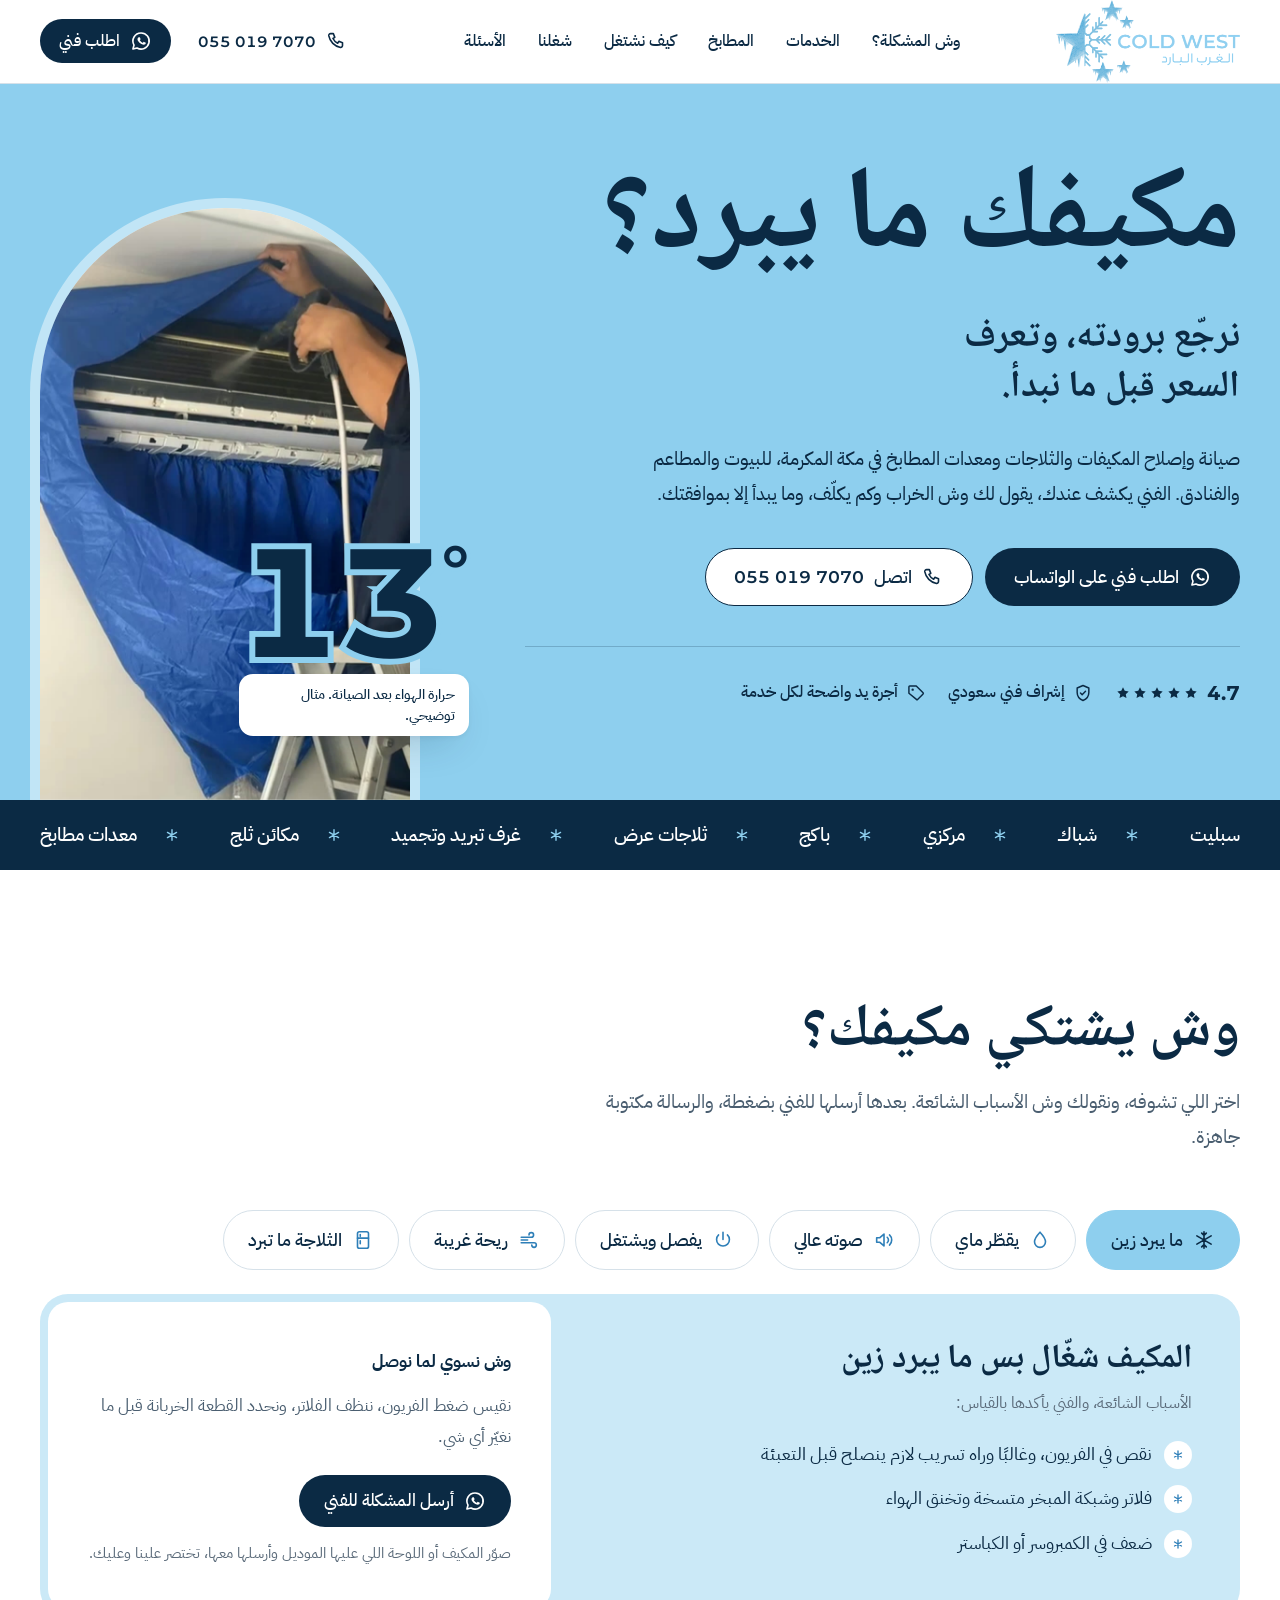
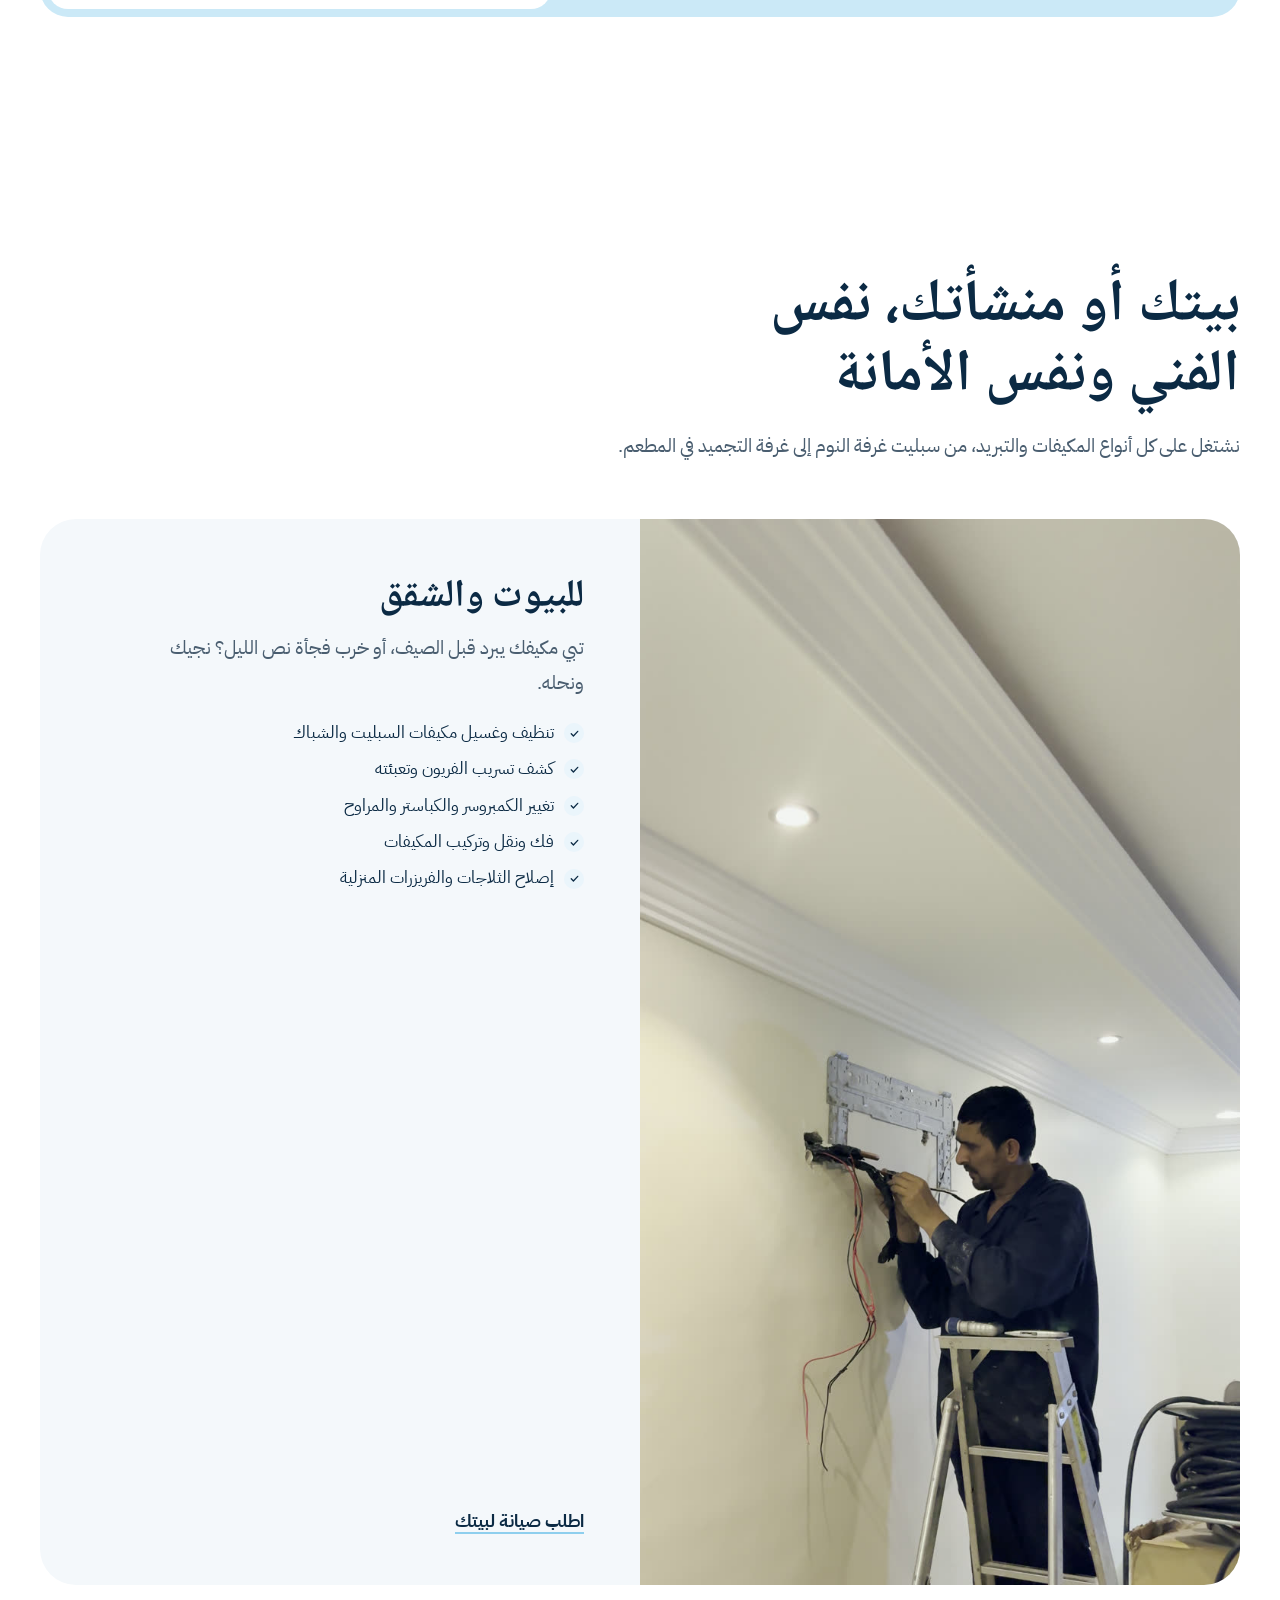
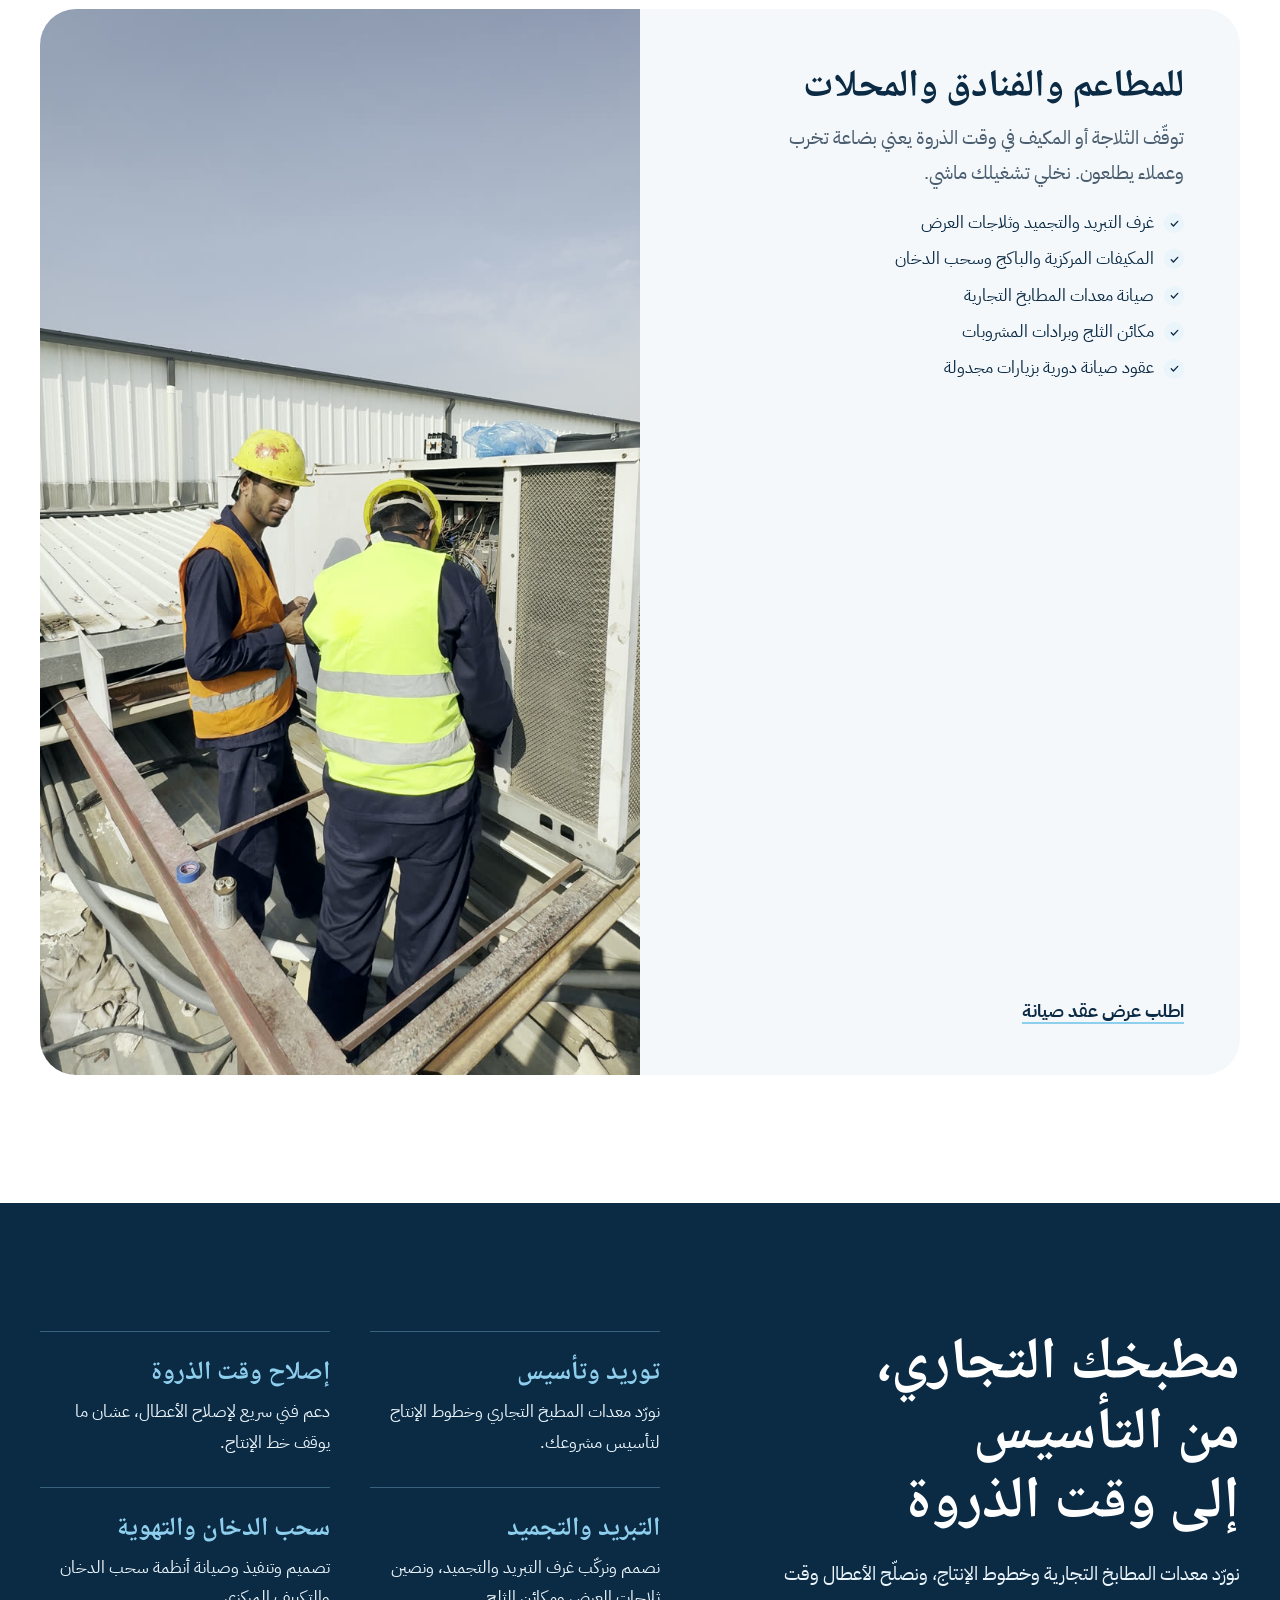
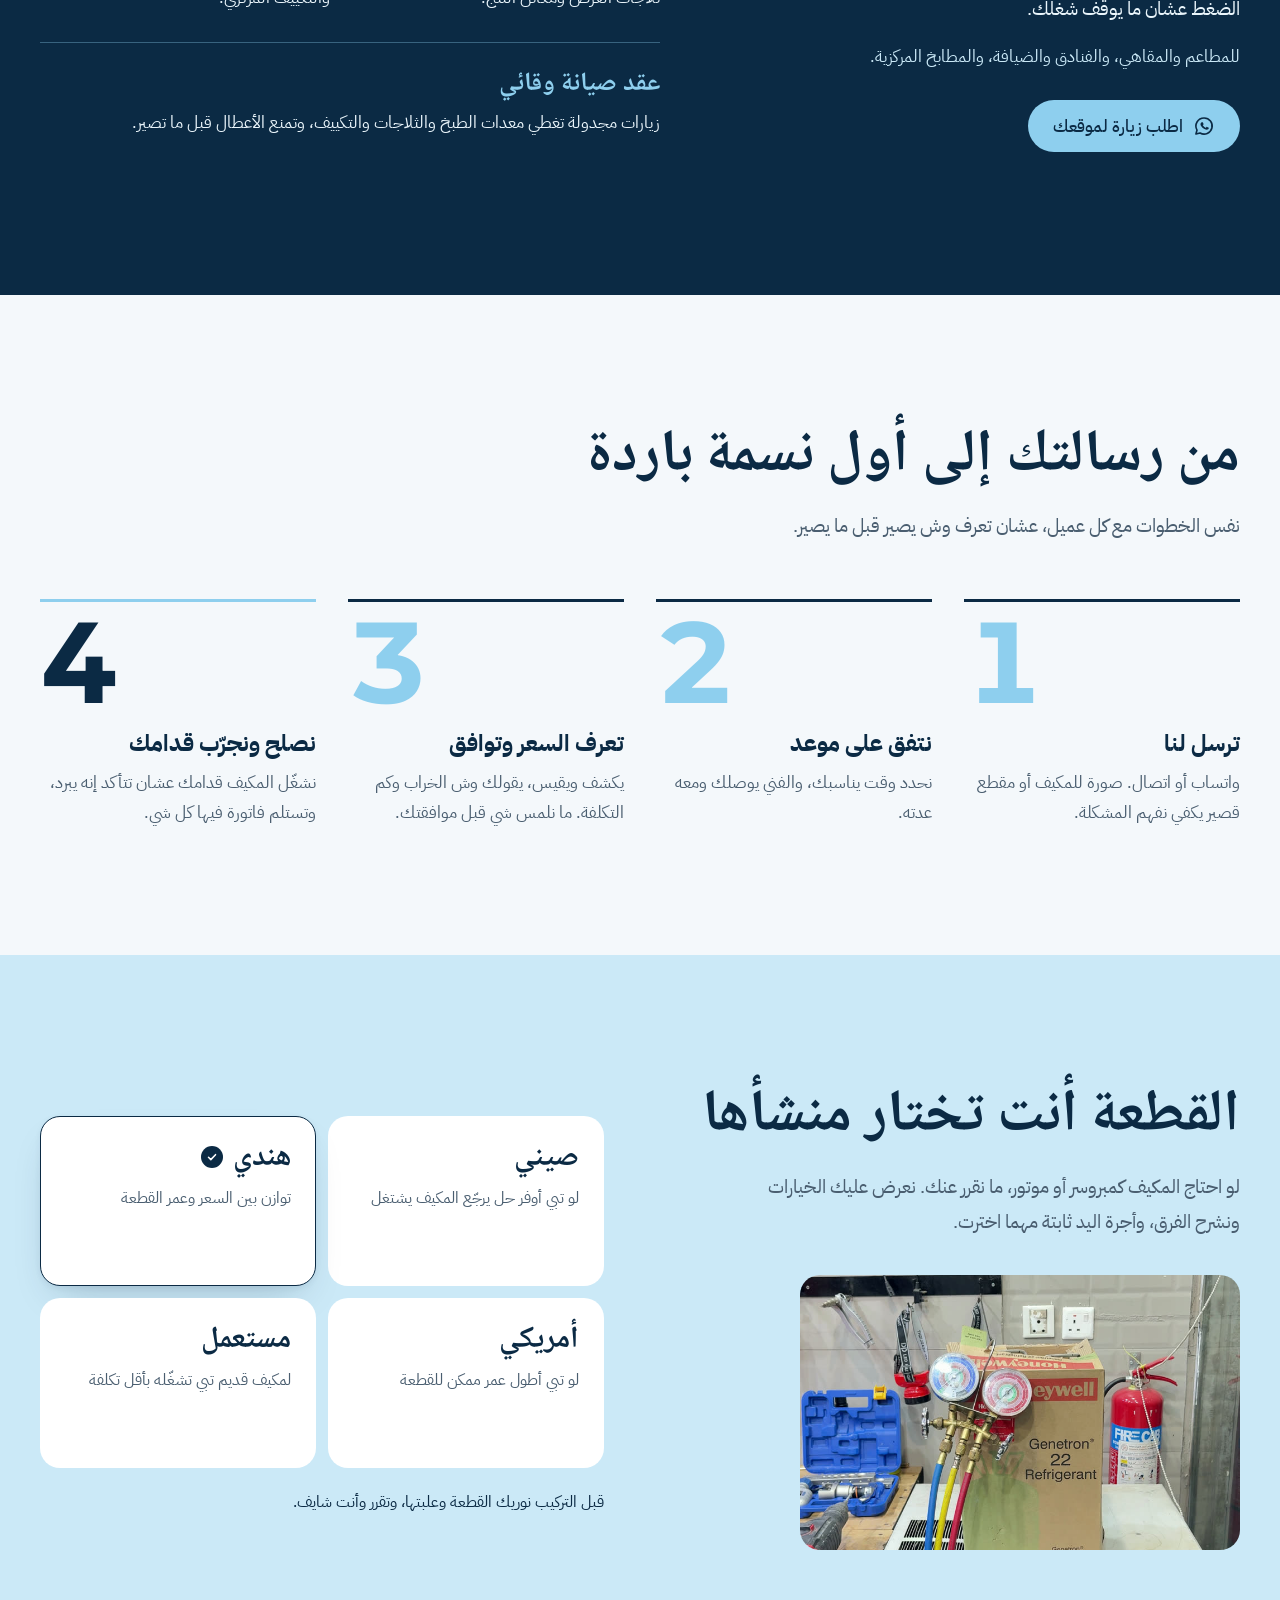
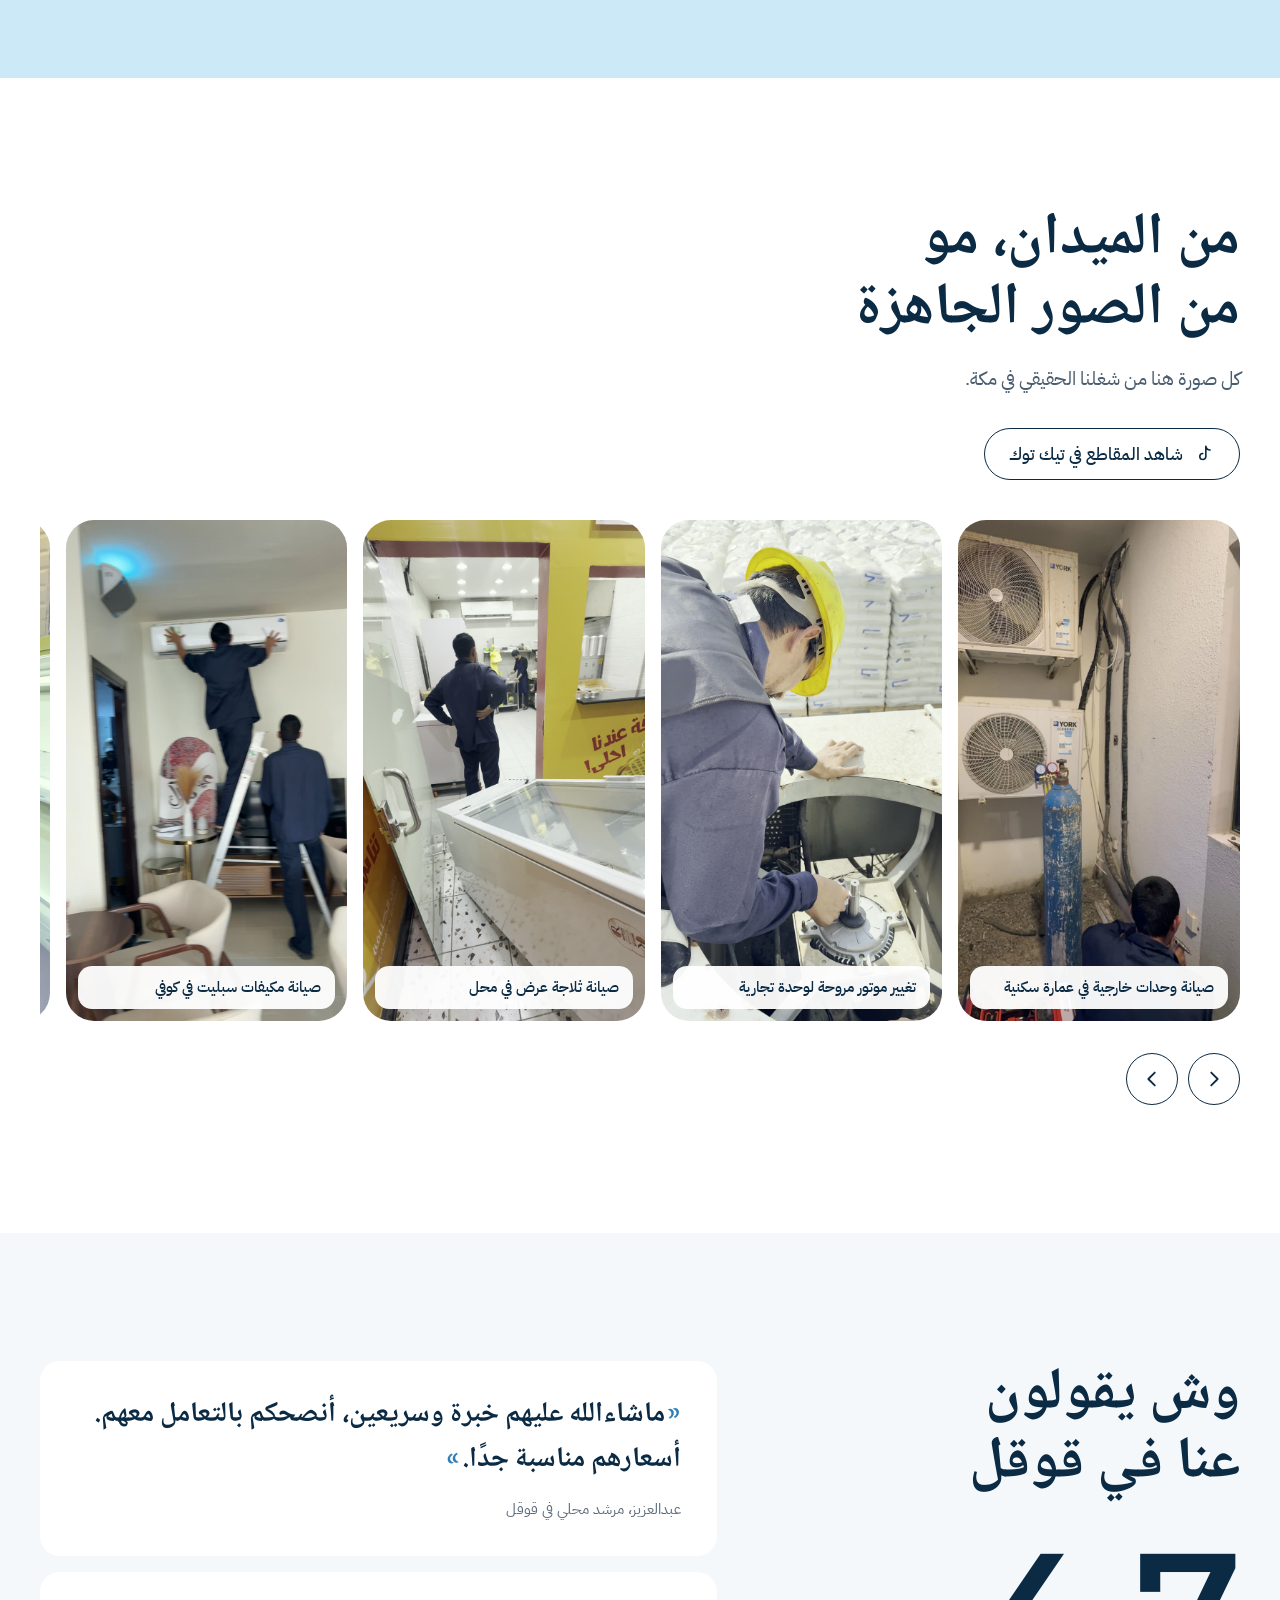
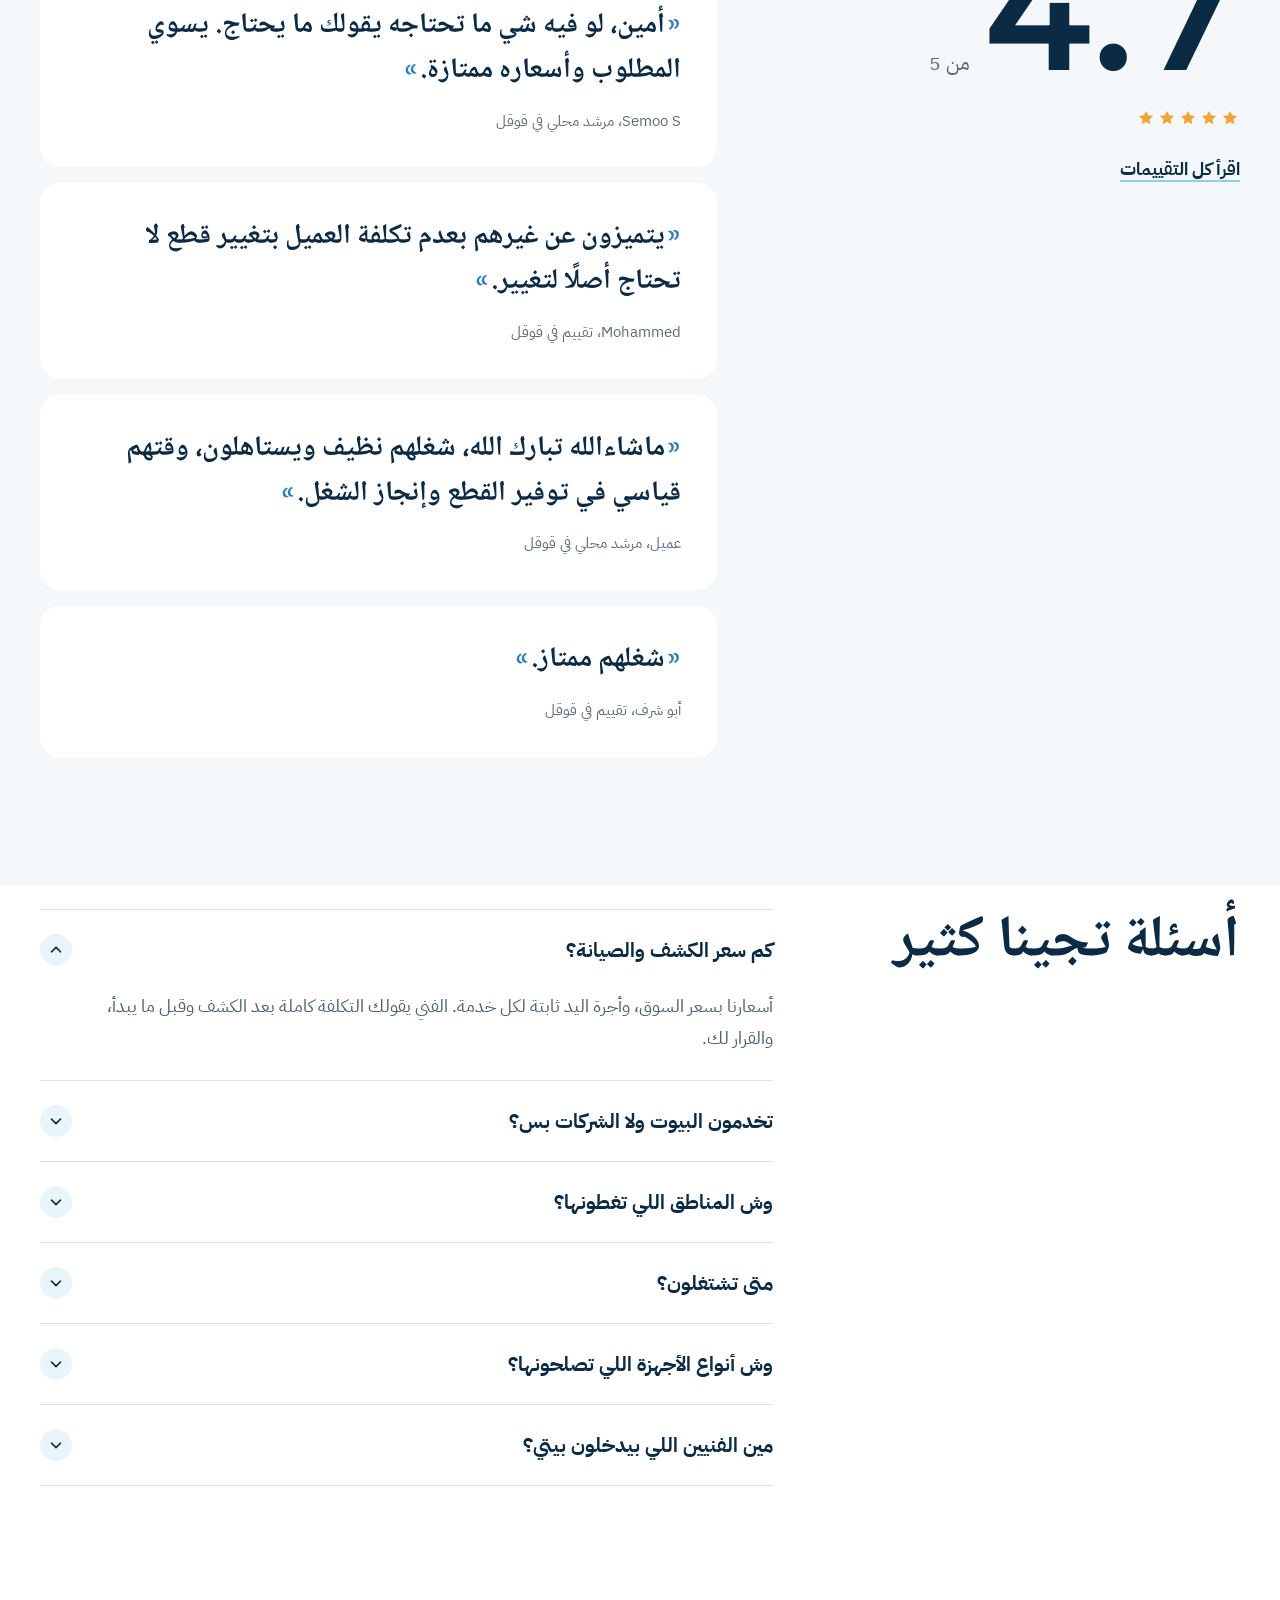
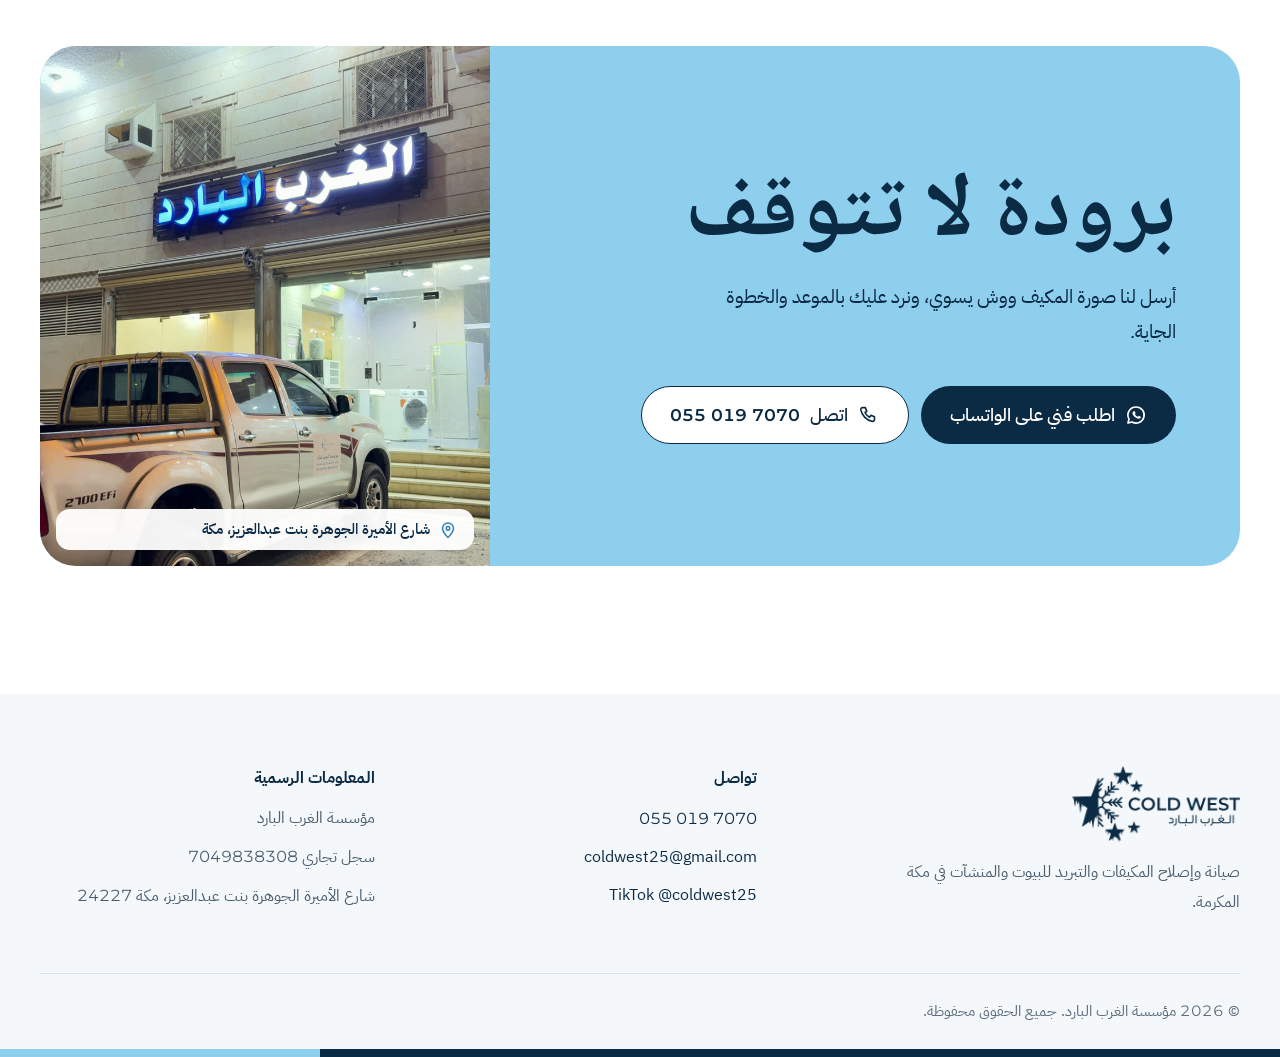
==== index.html @ 140ed988 "Cold West homepage preview: v2 at root, v1 under /v1 Uses open-licensed fonts from Google Fonts.  Co" ====
<!doctype html>
<html lang="ar" dir="rtl">
<head>
<meta charset="utf-8">
<meta name="viewport" content="width=device-width, initial-scale=1">
<title>الغرب البارد | صيانة مكيفات وثلاجات في مكة المكرمة</title>
<meta name="robots" content="noindex">
<meta name="description" content="صيانة وإصلاح المكيفات والثلاجات ومعدات المطابخ في مكة المكرمة للبيوت والمطاعم والفنادق. فني يكشف عندك، تعرف السعر قبل ما نبدأ، وإشراف فني سعودي.">
<link rel="canonical" href="https://coldwest.sa/">
<meta property="og:type" content="website">
<meta property="og:title" content="الغرب البارد | صيانة مكيفات وثلاجات في مكة">
<meta property="og:description" content="فني يكشف عندك، تعرف السعر قبل ما نبدأ، والقطعة أنت تختار منشأها.">
<meta property="og:image" content="https://coldwest.sa/assets/og/share-1200x630.png">
<meta name="theme-color" content="#8ECFEE">
<link rel="icon" href="assets/brand/favicon.svg" type="image/svg+xml">
<link rel="preconnect" href="https://fonts.googleapis.com">
<link rel="preconnect" href="https://fonts.gstatic.com" crossorigin>
<link href="https://fonts.googleapis.com/css2?family=IBM+Plex+Sans+Arabic:wght@400;500;700&amp;family=Montserrat:wght@500;600;700&amp;family=Noto+Naskh+Arabic:wght@500;700&amp;display=swap" rel="stylesheet">
<link rel="stylesheet" href="styles.css">
<link rel="stylesheet" href="bold.css">
<script type="application/ld+json">
{"@context":"https://schema.org","@type":"HVACBusiness","name":"مؤسسة الغرب البارد","alternateName":"Cold West","url":"https://coldwest.sa/","telephone":"+966550197070","email":"coldwest25@gmail.com","address":{"@type":"PostalAddress","streetAddress":"شارع الأميرة الجوهرة بنت عبدالعزيز","addressLocality":"مكة المكرمة","postalCode":"24227","addressCountry":"SA"},"geo":{"@type":"GeoCoordinates","latitude":21.507045,"longitude":39.7868537},"areaServed":"مكة المكرمة","sameAs":["https://www.tiktok.com/@coldwest25"]}
</script>
</head>
<body>
<a class="skip" href="#main">تخطَّ إلى المحتوى</a>

<header class="site-header" id="top">
  <div class="wrap header-row">
    <a class="brand" href="#top" aria-label="الغرب البارد، الصفحة الرئيسية">
      <img src="assets/brand/logo-ice.png" width="236" height="106" alt="الغرب البارد Cold West">
    </a>
    <nav class="nav" aria-label="الأقسام">
      <a href="#diagnose">وش المشكلة؟</a>
      <a href="#services">الخدمات</a>
      <a href="#kitchens">المطابخ</a>
      <a href="#how">كيف نشتغل</a>
      <a href="#work">شغلنا</a>
      <a href="#faq">الأسئلة</a>
    </nav>
    <div class="header-actions">
      <a class="btn btn-ghost btn-sm" href="tel:+966550197070" data-track="call_click">
        <svg class="i" aria-hidden="true"><use href="#i-phone"/></svg><span class="num">055 019 7070</span>
      </a>
      <a class="btn btn-primary btn-sm" href="https://wa.me/966550197070?text=%D8%A7%D9%84%D8%B3%D9%84%D8%A7%D9%85%20%D8%B9%D9%84%D9%8A%D9%83%D9%85%D8%8C%20%D8%A3%D8%A8%D8%BA%D9%89%20%D9%81%D9%86%D9%8A%20%D9%85%D9%86%20%D8%A7%D9%84%D8%BA%D8%B1%D8%A8%20%D8%A7%D9%84%D8%A8%D8%A7%D8%B1%D8%AF" data-track="whatsapp_click" data-place="header">
        <svg class="i" aria-hidden="true"><use href="#i-wa"/></svg>اطلب فني
      </a>
    </div>
  </div>
</header>

<main id="main">

  <!-- Hero -->
  <section class="hero">
    <div class="wrap hero-grid">
      <div class="hero-copy">
        <h1><span class="h1-big">مكيفك ما&nbsp;يبرد؟</span><span class="h1-rest">نرجّع برودته، وتعرف السعر قبل ما&nbsp;نبدأ.</span></h1>
        <p class="lead">صيانة وإصلاح المكيفات والثلاجات ومعدات المطابخ في مكة المكرمة، للبيوت والمطاعم والفنادق. الفني يكشف عندك، يقول لك وش الخراب وكم يكلّف، وما يبدأ إلا بموافقتك.</p>
        <div class="cta-row">
          <a class="btn btn-primary btn-lg" href="https://wa.me/966550197070?text=%D8%A7%D9%84%D8%B3%D9%84%D8%A7%D9%85%20%D8%B9%D9%84%D9%8A%D9%83%D9%85%D8%8C%20%D8%A3%D8%A8%D8%BA%D9%89%20%D9%81%D9%86%D9%8A%20%D9%8A%D9%83%D8%B4%D9%81%20%D8%B9%D9%84%D9%89%20%D8%A7%D9%84%D9%85%D9%83%D9%8A%D9%81" data-track="whatsapp_click" data-place="hero">
            <svg class="i" aria-hidden="true"><use href="#i-wa"/></svg>اطلب فني على الواتساب
          </a>
          <a class="btn btn-secondary btn-lg" href="tel:+966550197070" data-track="call_click" data-place="hero">
            <svg class="i" aria-hidden="true"><use href="#i-phone"/></svg>اتصل <span class="num">055 019 7070</span>
          </a>
        </div>
        <ul class="proof" aria-label="ليش الناس تثق فينا">
          <li><a href="https://maps.google.com/?cid=8441639307803874839" rel="noopener" target="_blank" class="proof-rating" aria-label="4.7 من 5 في تقييمات قوقل"><span class="num big">4.7</span><span class="stars" aria-hidden="true"><svg class="i"><use href="#i-star"/></svg><svg class="i"><use href="#i-star"/></svg><svg class="i"><use href="#i-star"/></svg><svg class="i"><use href="#i-star"/></svg><svg class="i"><use href="#i-star"/></svg></span></a></li>
          <li><svg class="i" aria-hidden="true"><use href="#i-shield"/></svg>إشراف فني سعودي</li>
          <li><svg class="i" aria-hidden="true"><use href="#i-tag"/></svg>أجرة يد واضحة لكل خدمة</li>
        </ul>
      </div>

      <figure class="hero-media">
        <div class="arch"><img src="assets/img/split-clean.jpg" width="792" height="1400" alt="فنيين الغرب البارد ينظفون مكيف سبليت في بيت بكيس الغسيل" fetchpriority="high"></div>
        <div class="temp" role="img" aria-label="مثال لقراءة حرارة الهواء الطالع من المكيف: 13 درجة بعد الصيانة">
          <p class="temp-value"><span class="num" data-count-from="27" data-count-to="13">13</span><span class="temp-deg">°</span></p>
          <p class="temp-label">حرارة الهواء بعد الصيانة. مثال توضيحي.</p>
        </div>
      </figure>
    </div>
  </section>

  <!-- Equipment strip -->
  <section class="strip" aria-label="الأجهزة اللي نصلحها">
    <ul class="wrap strip-list">
      <li>سبليت</li><li>شباك</li><li>مركزي</li><li>باكج</li><li>ثلاجات عرض</li><li>غرف تبريد وتجميد</li><li>مكائن ثلج</li><li>معدات مطابخ</li>
    </ul>
  </section>

  <!-- Symptom picker -->
  <section class="diagnose" id="diagnose" aria-labelledby="diag-title">
    <div class="wrap">
      <div class="section-head">
        <h2 id="diag-title">وش يشتكي مكيفك؟</h2>
        <p>اختر اللي تشوفه، ونقولك وش الأسباب الشائعة. بعدها أرسلها للفني بضغطة، والرسالة مكتوبة جاهزة.</p>
      </div>
      <div class="diag">
        <div class="chips" role="tablist" aria-label="الأعراض">
          <button role="tab" class="chip" aria-selected="true" data-sym="cool"><svg class="i" aria-hidden="true"><use href="#i-snow"/></svg>ما يبرد زين</button>
          <button role="tab" class="chip" aria-selected="false" data-sym="drip"><svg class="i" aria-hidden="true"><use href="#i-drop"/></svg>يقطّر ماي</button>
          <button role="tab" class="chip" aria-selected="false" data-sym="noise"><svg class="i" aria-hidden="true"><use href="#i-sound"/></svg>صوته عالي</button>
          <button role="tab" class="chip" aria-selected="false" data-sym="trip"><svg class="i" aria-hidden="true"><use href="#i-power"/></svg>يفصل ويشتغل</button>
          <button role="tab" class="chip" aria-selected="false" data-sym="smell"><svg class="i" aria-hidden="true"><use href="#i-wind"/></svg>ريحة غريبة</button>
          <button role="tab" class="chip" aria-selected="false" data-sym="fridge"><svg class="i" aria-hidden="true"><use href="#i-fridge"/></svg>الثلاجة ما تبرد</button>
        </div>
        <div class="diag-panel" role="tabpanel" aria-live="polite">
          <div class="diag-body">
            <h3 id="diag-heading">المكيف شغّال بس ما يبرد زين</h3>
            <p class="diag-sub">الأسباب الشائعة، والفني يأكدها بالقياس:</p>
            <ul id="diag-causes" class="causes"></ul>
            <p id="diag-alert" class="alert" hidden></p>
          </div>
          <div class="diag-side">
            <p class="diag-do-title">وش نسوي لما نوصل</p>
            <p id="diag-do"></p>
            <a id="diag-cta" class="btn btn-primary" href="#" data-track="whatsapp_click" data-place="diagnose">
              <svg class="i" aria-hidden="true"><use href="#i-wa"/></svg>أرسل المشكلة للفني
            </a>
            <p class="diag-tip">صوّر المكيف أو اللوحة اللي عليها الموديل وأرسلها معها، تختصر علينا وعليك.</p>
          </div>
        </div>
      </div>
    </div>
  </section>

  <!-- Services: homes / businesses -->
  <section class="services" id="services" aria-labelledby="svc-title">
    <div class="wrap">
      <div class="section-head">
        <h2 id="svc-title">بيتك أو منشأتك، نفس الفني ونفس&nbsp;الأمانة</h2>
        <p>نشتغل على كل أنواع المكيفات والتبريد، من سبليت غرفة النوم إلى غرفة التجميد في المطعم.</p>
      </div>

      <div class="audience">
        <article class="aud aud-home">
          <img src="assets/img/install.jpg" width="792" height="1400" loading="lazy" alt="فني يركّب وحدة مكيف سبليت داخلية على جدار شقة">
          <div class="aud-copy">
            <h3>للبيوت والشقق</h3>
            <p>تبي مكيفك يبرد قبل الصيف، أو خرب فجأة نص الليل؟ نجيك ونحله.</p>
            <ul class="ticks">
              <li>تنظيف وغسيل مكيفات السبليت والشباك</li>
              <li>كشف تسريب الفريون وتعبئته</li>
              <li>تغيير الكمبروسر والكباستر والمراوح</li>
              <li>فك ونقل وتركيب المكيفات</li>
              <li>إصلاح الثلاجات والفريزرات المنزلية</li>
            </ul>
            <a class="link" href="https://wa.me/966550197070?text=%D8%A7%D9%84%D8%B3%D9%84%D8%A7%D9%85%20%D8%B9%D9%84%D9%8A%D9%83%D9%85%D8%8C%20%D8%B9%D9%86%D8%AF%D9%8A%20%D9%85%D9%83%D9%8A%D9%81%20%D9%81%D9%8A%20%D8%A7%D9%84%D8%A8%D9%8A%D8%AA%20%D9%88%D8%A3%D8%A8%D8%BA%D9%89%20%D8%B5%D9%8A%D8%A7%D9%86%D8%A9" data-track="whatsapp_click" data-place="homes">اطلب صيانة لبيتك</a>
          </div>
        </article>

        <article class="aud aud-biz">
          <img src="assets/img/rooftop.jpg" width="792" height="1400" loading="lazy" alt="فنيين بخوذات وسترات عاكسة يفحصون وحدات تكييف على سطح منشأة">
          <div class="aud-copy">
            <h3>للمطاعم والفنادق والمحلات</h3>
            <p>توقّف الثلاجة أو المكيف في وقت الذروة يعني بضاعة تخرب وعملاء يطلعون. نخلي تشغيلك ماشي.</p>
            <ul class="ticks">
              <li>غرف التبريد والتجميد وثلاجات العرض</li>
              <li>المكيفات المركزية والباكج وسحب الدخان</li>
              <li>صيانة معدات المطابخ التجارية</li>
              <li>مكائن الثلج وبرادات المشروبات</li>
              <li>عقود صيانة دورية بزيارات مجدولة</li>
            </ul>
            <a class="link" href="https://wa.me/966550197070?text=%D8%A7%D9%84%D8%B3%D9%84%D8%A7%D9%85%20%D8%B9%D9%84%D9%8A%D9%83%D9%85%D8%8C%20%D8%A3%D8%A8%D8%BA%D9%89%20%D8%B9%D8%B1%D8%B6%20%D8%B9%D9%82%D8%AF%20%D8%B5%D9%8A%D8%A7%D9%86%D8%A9%20%D9%84%D9%85%D9%86%D8%B4%D8%A3%D8%AA%D9%8A" data-track="whatsapp_click" data-place="business">اطلب عرض عقد صيانة</a>
          </div>
        </article>
      </div>
    </div>
  </section>

  <!-- Commercial kitchens -->
  <section class="kitchens" id="kitchens" aria-labelledby="kit-title">
    <div class="wrap kit-grid">
      <div class="kit-head">
        <h2 id="kit-title">مطبخك التجاري، من التأسيس إلى وقت&nbsp;الذروة</h2>
        <p>نورّد معدات المطابخ التجارية وخطوط الإنتاج، ونصلّح الأعطال وقت الضغط عشان ما يوقف شغلك.</p>
        <p class="kit-who">للمطاعم والمقاهي، والفنادق والضيافة، والمطابخ المركزية.</p>
        <a class="btn kit-btn" href="https://wa.me/966550197070?text=%D8%A7%D9%84%D8%B3%D9%84%D8%A7%D9%85%20%D8%B9%D9%84%D9%8A%D9%83%D9%85%D8%8C%20%D8%A3%D8%A8%D8%BA%D9%89%20%D8%B2%D9%8A%D8%A7%D8%B1%D8%A9%20%D9%84%D9%85%D8%B7%D8%A8%D8%AE%20%D9%85%D9%86%D8%B4%D8%A3%D8%AA%D9%8A" data-track="whatsapp_click" data-place="kitchens">
          <svg class="i" aria-hidden="true"><use href="#i-wa"/></svg>اطلب زيارة لموقعك
        </a>
      </div>
      <ul class="kit-list">
        <li>
          <h3>توريد وتأسيس</h3>
          <p>نورّد معدات المطبخ التجاري وخطوط الإنتاج لتأسيس مشروعك.</p>
        </li>
        <li>
          <h3>إصلاح وقت الذروة</h3>
          <p>دعم فني سريع لإصلاح الأعطال، عشان ما يوقف خط الإنتاج.</p>
        </li>
        <li>
          <h3>التبريد والتجميد</h3>
          <p>نصمم ونركّب غرف التبريد والتجميد، ونصين ثلاجات العرض ومكائن الثلج.</p>
        </li>
        <li>
          <h3>سحب الدخان والتهوية</h3>
          <p>تصميم وتنفيذ وصيانة أنظمة سحب الدخان والتكييف المركزي.</p>
        </li>
        <li class="kit-wide">
          <h3>عقد صيانة وقائي</h3>
          <p>زيارات مجدولة تغطي معدات الطبخ والثلاجات والتكييف، وتمنع الأعطال قبل ما تصير.</p>
        </li>
      </ul>
    </div>
  </section>

  <!-- How we work -->
  <section class="how" id="how" aria-labelledby="how-title">
    <div class="wrap">
      <div class="section-head">
        <h2 id="how-title">من رسالتك إلى أول نسمة باردة</h2>
        <p>نفس الخطوات مع كل عميل، عشان تعرف وش يصير قبل ما يصير.</p>
      </div>
      <ol class="steps">
        <li>
          <span class="step-n num">1</span>
          <h3>ترسل لنا</h3>
          <p>واتساب أو اتصال. صورة للمكيف أو مقطع قصير يكفي نفهم المشكلة.</p>
        </li>
        <li>
          <span class="step-n num">2</span>
          <h3>نتفق على موعد</h3>
          <p>نحدد وقت يناسبك، والفني يوصلك ومعه عدته.</p>
        </li>
        <li>
          <span class="step-n num">3</span>
          <h3>تعرف السعر وتوافق</h3>
          <p>يكشف ويقيس، يقولك وش الخراب وكم التكلفة. ما نلمس شي قبل موافقتك.</p>
        </li>
        <li>
          <span class="step-n num">4</span>
          <h3>نصلح ونجرّب قدامك</h3>
          <p>نشغّل المكيف قدامك عشان تتأكد إنه يبرد، وتستلم فاتورة فيها كل شي.</p>
        </li>
      </ol>
    </div>
  </section>

  <!-- Parts choice -->
  <section class="parts" aria-labelledby="parts-title">
    <div class="wrap parts-grid">
      <div class="parts-copy">
        <h2 id="parts-title">القطعة أنت تختار&nbsp;منشأها</h2>
        <p>لو احتاج المكيف كمبروسر أو موتور، ما نقرر عنك. نعرض عليك الخيارات ونشرح الفرق، وأجرة اليد ثابتة مهما اخترت.</p>
        <img class="parts-img" src="assets/img/gauges.jpg" width="792" height="1400" loading="lazy" alt="ساعات قياس ضغط الفريون موصولة بوحدة تكييف في ورشة الغرب البارد">
      </div>
      <div class="origins" role="radiogroup" aria-label="منشأ القطعة">
        <button class="origin" role="radio" aria-checked="false" data-o="cn">
          <span class="origin-name">صيني</span>
          <span class="origin-fit">لو تبي أوفر حل يرجّع المكيف يشتغل</span>
        </button>
        <button class="origin" role="radio" aria-checked="true" data-o="in">
          <span class="origin-name">هندي</span>
          <span class="origin-fit">توازن بين السعر وعمر القطعة</span>
        </button>
        <button class="origin" role="radio" aria-checked="false" data-o="us">
          <span class="origin-name">أمريكي</span>
          <span class="origin-fit">لو تبي أطول عمر ممكن للقطعة</span>
        </button>
        <button class="origin" role="radio" aria-checked="false" data-o="used">
          <span class="origin-name">مستعمل</span>
          <span class="origin-fit">لمكيف قديم تبي تشغّله بأقل تكلفة</span>
        </button>
        <p class="origin-note" id="origin-note" aria-live="polite">قبل التركيب نوريك القطعة وعلبتها، وتقرر وأنت شايف.</p>
      </div>
    </div>
  </section>

  <!-- Field work -->
  <section class="work" id="work" aria-labelledby="work-title">
    <div class="wrap">
      <div class="section-head section-head-split">
        <div>
          <h2 id="work-title">من الميدان، مو من الصور الجاهزة</h2>
          <p>كل صورة هنا من شغلنا الحقيقي في مكة.</p>
        </div>
        <a class="btn btn-secondary" href="https://www.tiktok.com/@coldwest25" rel="noopener" target="_blank">
          <svg class="i" aria-hidden="true"><use href="#i-tiktok"/></svg>شاهد المقاطع في تيك توك
        </a>
      </div>
      <div class="reel" tabindex="0" aria-label="صور من شغلنا، اسحب للمزيد">
        <figure class="r"><img src="assets/img/balcony.jpg" loading="lazy" width="792" height="1400" alt=""><figcaption>صيانة وحدات خارجية في عمارة سكنية</figcaption></figure>
        <figure class="r"><img src="assets/img/motor.jpg" loading="lazy" width="792" height="1400" alt=""><figcaption>تغيير موتور مروحة لوحدة تجارية</figcaption></figure>
        <figure class="r"><img src="assets/img/display-fridge.jpg" loading="lazy" width="792" height="1400" alt=""><figcaption>صيانة ثلاجة عرض في محل</figcaption></figure>
        <figure class="r"><img src="assets/img/cafe.jpg" loading="lazy" width="792" height="1400" alt=""><figcaption>صيانة مكيفات سبليت في كوفي</figcaption></figure>
        <figure class="r"><img src="assets/img/fridge-repair.jpg" loading="lazy" width="792" height="1400" alt=""><figcaption>إصلاح ثلاجة في الورشة</figcaption></figure>
        <figure class="r"><img src="assets/img/workshop.jpg" loading="lazy" width="792" height="1400" alt=""><figcaption>ورشتنا في مكة، كل عدة في مكانها</figcaption></figure>
      </div>
      <div class="reel-nav">
        <button class="reel-btn" type="button" data-dir="prev" aria-label="الصور السابقة"><svg class="i" aria-hidden="true"><use href="#i-arrow"/></svg></button>
        <button class="reel-btn" type="button" data-dir="next" aria-label="الصور التالية"><svg class="i flip" aria-hidden="true"><use href="#i-arrow"/></svg></button>
      </div>
    </div>
  </section>

  <!-- Reviews -->
  <section class="reviews" aria-labelledby="rev-title">
    <div class="wrap reviews-grid">
      <div class="score">
        <h2 id="rev-title">وش يقولون عنا في قوقل</h2>
        <p class="score-num"><span class="num">4.7</span><span class="score-of">من 5</span></p>
        <p class="score-meta"><span class="stars" aria-label="4.7 من 5 نجوم"><svg class="i"><use href="#i-star"/></svg><svg class="i"><use href="#i-star"/></svg><svg class="i"><use href="#i-star"/></svg><svg class="i"><use href="#i-star"/></svg><svg class="i"><use href="#i-star"/></svg></span></p>
        <a class="link" href="https://maps.google.com/?cid=8441639307803874839" rel="noopener" target="_blank">اقرأ كل التقييمات</a>
      </div>
      <div class="quotes">
        <blockquote>
          <p>ماشاءالله عليهم خبرة وسريعين، أنصحكم بالتعامل معهم. أسعارهم مناسبة جدًا.</p>
          <footer>عبدالعزيز، مرشد محلي في قوقل</footer>
        </blockquote>
        <blockquote>
          <p>أمين، لو فيه شي ما تحتاجه يقولك ما يحتاج. يسوي المطلوب وأسعاره ممتازة.</p>
          <footer>Semoo S، مرشد محلي في قوقل</footer>
        </blockquote>
        <blockquote>
          <p>يتميزون عن غيرهم بعدم تكلفة العميل بتغيير قطع لا تحتاج أصلًا لتغيير.</p>
          <footer>Mohammed، تقييم في قوقل</footer>
        </blockquote>
        <blockquote>
          <p>ماشاءالله تبارك الله، شغلهم نظيف ويستاهلون، وقتهم قياسي في توفير القطع وإنجاز الشغل.</p>
          <footer>عميل، مرشد محلي في قوقل</footer>
        </blockquote>
        <blockquote>
          <p>شغلهم ممتاز.</p>
          <footer>أبو شرف، تقييم في قوقل</footer>
        </blockquote>
      </div>
    </div>
  </section>

  <!-- FAQ -->
  <section class="faq" id="faq" aria-labelledby="faq-title">
    <div class="wrap faq-grid">
      <h2 id="faq-title">أسئلة تجينا كثير</h2>
      <div class="faq-list">
        <details open>
          <summary>كم سعر الكشف والصيانة؟</summary>
          <p>أسعارنا بسعر السوق، وأجرة اليد ثابتة لكل خدمة. الفني يقولك التكلفة كاملة بعد الكشف وقبل ما يبدأ، والقرار لك.</p>
        </details>
        <details>
          <summary>تخدمون البيوت ولا الشركات بس؟</summary>
          <p>الاثنين. نصلح مكيف غرفة في شقة بنفس الاهتمام اللي نشتغل فيه على غرفة تبريد في مطعم.</p>
        </details>
        <details>
          <summary>وش المناطق اللي تغطونها؟</summary>
          <p>مكة المكرمة وأحياءها. لو أنت برّا مكة، راسلنا ونقولك إذا نقدر نوصلك.</p>
        </details>
        <details>
          <summary>متى تشتغلون؟</summary>
          <p>من السبت إلى الخميس، من <span class="num">9:30</span> الصبح إلى <span class="num">12</span> الظهر، ومن <span class="num">4:30</span> العصر إلى <span class="num">11</span> الليل. الجمعة من <span class="num">4:30</span> إلى <span class="num">11</span> الليل.</p>
        </details>
        <details>
          <summary>وش أنواع الأجهزة اللي تصلحونها؟</summary>
          <p>مكيفات السبليت والشباك والمركزي والباكج، الثلاجات المنزلية وثلاجات العرض، غرف التبريد والتجميد، مكائن الثلج، ومعدات المطابخ التجارية.</p>
        </details>
        <details>
          <summary>مين الفنيين اللي بيدخلون بيتي؟</summary>
          <p>فريق الغرب البارد نفسه، تحت إشراف فني سعودي متخصص في التبريد. نعرّفك على الفني قبل ما يوصل.</p>
        </details>
      </div>
    </div>
  </section>

  <!-- Final CTA -->
  <section class="final" aria-labelledby="final-title">
    <div class="wrap">
      <div class="final-card">
        <div class="final-copy">
          <h2 id="final-title">برودة لا&nbsp;تتوقف</h2>
          <p>أرسل لنا صورة المكيف ووش يسوي، ونرد عليك بالموعد والخطوة الجاية.</p>
          <div class="cta-row">
            <a class="btn btn-primary btn-lg" href="https://wa.me/966550197070?text=%D8%A7%D9%84%D8%B3%D9%84%D8%A7%D9%85%20%D8%B9%D9%84%D9%8A%D9%83%D9%85%D8%8C%20%D8%A3%D8%A8%D8%BA%D9%89%20%D9%81%D9%86%D9%8A%20%D9%85%D9%86%20%D8%A7%D9%84%D8%BA%D8%B1%D8%A8%20%D8%A7%D9%84%D8%A8%D8%A7%D8%B1%D8%AF" data-track="whatsapp_click" data-place="final">
              <svg class="i" aria-hidden="true"><use href="#i-wa"/></svg>اطلب فني على الواتساب
            </a>
            <a class="btn btn-secondary btn-lg" href="tel:+966550197070" data-track="call_click" data-place="final">
              <svg class="i" aria-hidden="true"><use href="#i-phone"/></svg>اتصل <span class="num">055 019 7070</span>
            </a>
          </div>
        </div>
        <figure class="final-media">
          <img src="assets/img/storefront.jpg" width="792" height="1400" loading="lazy" alt="واجهة محل الغرب البارد في مكة ليلًا مع سيارة الخدمة">
          <figcaption>
            <svg class="i" aria-hidden="true"><use href="#i-pin"/></svg>
            <a href="https://www.google.com/maps/dir/?api=1&amp;destination=21.507045,39.7868537" rel="noopener" target="_blank">شارع الأميرة الجوهرة بنت عبدالعزيز، مكة</a>
          </figcaption>
        </figure>
      </div>
    </div>
  </section>
</main>

<footer class="site-footer">
  <div class="wrap footer-grid">
    <div class="footer-brand">
      <img src="assets/brand/logo-navy.png" width="200" height="90" alt="الغرب البارد" loading="lazy">
      <p>صيانة وإصلاح المكيفات والتبريد للبيوت والمنشآت في مكة المكرمة.</p>
    </div>
    <div>
      <h2 class="footer-h">تواصل</h2>
      <ul class="footer-list">
        <li><a href="tel:+966550197070" class="num" dir="ltr">055 019 7070</a></li>
        <li><a href="mailto:coldwest25@gmail.com" dir="ltr">coldwest25@gmail.com</a></li>
        <li><a href="https://www.tiktok.com/@coldwest25" rel="noopener" target="_blank" dir="ltr">TikTok @coldwest25</a></li>
      </ul>
    </div>
    <div>
      <h2 class="footer-h">المعلومات الرسمية</h2>
      <ul class="footer-list">
        <li>مؤسسة الغرب البارد</li>
        <li>سجل تجاري <span class="num">7049838308</span></li>
        <li>شارع الأميرة الجوهرة بنت عبدالعزيز، مكة <span class="num">24227</span></li>
      </ul>
    </div>
  </div>
  <div class="wrap footer-base">
    <p>© <span class="num">2026</span> مؤسسة الغرب البارد. جميع الحقوق محفوظة.</p>
  </div>
  <div class="id-stripe" aria-hidden="true"><span></span><span></span></div>
</footer>

<!-- Mobile action bar -->
<div class="mbar" role="region" aria-label="تواصل سريع">
  <a class="btn btn-secondary" href="tel:+966550197070" data-track="call_click" data-place="mbar"><svg class="i" aria-hidden="true"><use href="#i-phone"/></svg>اتصل</a>
  <a class="btn btn-primary" href="https://wa.me/966550197070?text=%D8%A7%D9%84%D8%B3%D9%84%D8%A7%D9%85%20%D8%B9%D9%84%D9%8A%D9%83%D9%85%D8%8C%20%D8%A3%D8%A8%D8%BA%D9%89%20%D9%81%D9%86%D9%8A%20%D9%85%D9%86%20%D8%A7%D9%84%D8%BA%D8%B1%D8%A8%20%D8%A7%D9%84%D8%A8%D8%A7%D8%B1%D8%AF" data-track="whatsapp_click" data-place="mbar"><svg class="i" aria-hidden="true"><use href="#i-wa"/></svg>اطلب فني على الواتساب</a>
</div>

<!-- Icons: 24px grid, 1.75 stroke, round caps (brand icon style) -->
<svg width="0" height="0" style="position:absolute" aria-hidden="true">
  <defs>
    <symbol id="i-phone" viewBox="0 0 24 24"><path d="M5 4h3l1.6 4-2 1.3a11 11 0 0 0 5.1 5.1l1.3-2 4 1.6v3a2 2 0 0 1-2.2 2A16 16 0 0 1 3 6.2 2 2 0 0 1 5 4z" fill="none" stroke="currentColor" stroke-width="1.75" stroke-linejoin="round"/></symbol>
    <symbol id="i-wa" viewBox="0 0 24 24"><path d="M12 3.2a8.8 8.8 0 0 0-7.6 13.2L3.2 20.8l4.5-1.2A8.8 8.8 0 1 0 12 3.2z" fill="none" stroke="currentColor" stroke-width="1.75" stroke-linejoin="round"/><path d="M9.1 8.2c.2-.4.5-.4.7-.4h.5c.2 0 .4 0 .5.4l.7 1.6c.1.2 0 .4-.1.6l-.5.6c-.1.1-.2.3 0 .5a6 6 0 0 0 2.7 2.4c.2.1.4 0 .5-.1l.6-.7c.2-.2.4-.2.6-.1l1.5.7c.2.1.4.2.4.4 0 .5-.2 1.4-1.2 1.8-.8.3-1.9.3-3.6-.5a8.9 8.9 0 0 1-3.6-3.4c-.7-1.2-.7-2.2-.5-2.8z" fill="currentColor"/></symbol>
    <symbol id="i-star" viewBox="0 0 24 24"><path d="M12 3.5l2.6 5.3 5.9.9-4.3 4.1 1 5.8L12 16.9l-5.2 2.7 1-5.8-4.3-4.1 5.9-.9z" fill="currentColor"/></symbol>
    <symbol id="i-shield" viewBox="0 0 24 24"><path d="M12 3l7 3v5.5c0 4.4-3 8-7 9.5-4-1.5-7-5.1-7-9.5V6z M9 12l2 2 4-4" fill="none" stroke="currentColor" stroke-width="1.75" stroke-linecap="round" stroke-linejoin="round"/></symbol>
    <symbol id="i-tag" viewBox="0 0 24 24"><path d="M3.5 12.3V4.5a1 1 0 0 1 1-1h7.8l8.2 8.2a1 1 0 0 1 0 1.4l-6.6 6.6a1 1 0 0 1-1.4 0z" fill="none" stroke="currentColor" stroke-width="1.75" stroke-linejoin="round"/><circle cx="8" cy="8" r="1.4" fill="currentColor"/></symbol>
    <symbol id="i-snow" viewBox="0 0 24 24"><path d="M12 3v18M4.2 7.5l15.6 9M4.2 16.5l15.6-9M9.5 4.5 12 7l2.5-2.5M9.5 19.5 12 17l2.5 2.5" fill="none" stroke="currentColor" stroke-width="1.75" stroke-linecap="round" stroke-linejoin="round"/></symbol>
    <symbol id="i-drop" viewBox="0 0 24 24"><path d="M12 3.5s6 6.4 6 10.5a6 6 0 0 1-12 0c0-4.1 6-10.5 6-10.5z" fill="none" stroke="currentColor" stroke-width="1.75" stroke-linejoin="round"/></symbol>
    <symbol id="i-sound" viewBox="0 0 24 24"><path d="M4 9.5h3.5L12 5.5v13l-4.5-4H4z M15.5 9a4 4 0 0 1 0 6 M18 6.5a7.5 7.5 0 0 1 0 11" fill="none" stroke="currentColor" stroke-width="1.75" stroke-linecap="round" stroke-linejoin="round"/></symbol>
    <symbol id="i-power" viewBox="0 0 24 24"><path d="M12 3.5v8 M7.2 6.5a7 7 0 1 0 9.6 0" fill="none" stroke="currentColor" stroke-width="1.75" stroke-linecap="round"/></symbol>
    <symbol id="i-wind" viewBox="0 0 24 24"><path d="M3.5 9h11a2.5 2.5 0 1 0-2.5-2.5 M3.5 15h14a2.5 2.5 0 1 1-2.5 2.5 M3.5 12h7" fill="none" stroke="currentColor" stroke-width="1.75" stroke-linecap="round"/></symbol>
    <symbol id="i-fridge" viewBox="0 0 24 24"><rect x="6" y="3" width="12" height="18" rx="2" fill="none" stroke="currentColor" stroke-width="1.75"/><path d="M6 10h12 M9 6v2 M9 13v3" fill="none" stroke="currentColor" stroke-width="1.75" stroke-linecap="round"/></symbol>
    <symbol id="i-pin" viewBox="0 0 24 24"><path d="M12 21s-6.5-6-6.5-11a6.5 6.5 0 0 1 13 0c0 5-6.5 11-6.5 11z" fill="none" stroke="currentColor" stroke-width="1.75" stroke-linejoin="round"/><circle cx="12" cy="10" r="2.2" fill="none" stroke="currentColor" stroke-width="1.75"/></symbol>
    <symbol id="i-arrow" viewBox="0 0 24 24"><path d="M9 5l7 7-7 7" fill="none" stroke="currentColor" stroke-width="2" stroke-linecap="round" stroke-linejoin="round"/></symbol>
    <symbol id="i-check" viewBox="0 0 24 24"><path d="M5 12.5l4.2 4.2L19 7" fill="none" stroke="currentColor" stroke-width="2" stroke-linecap="round" stroke-linejoin="round"/></symbol>
    <symbol id="i-tiktok" viewBox="0 0 24 24"><path d="M14 3.5v11.2a3.3 3.3 0 1 1-3.3-3.3 M14 3.5a4.7 4.7 0 0 0 4.7 4.2" fill="none" stroke="currentColor" stroke-width="1.75" stroke-linecap="round" stroke-linejoin="round"/></symbol>
  </defs>
</svg>

<script src="script.js" defer></script>
</body>
</html>
---- styles.css ----
/* الغرب البارد — واجهة الموقع (نموذج للمراجعة)
   الألوان والخطوط من دليل الهوية الرسمي v1.0 */


:root {
  --navy: #0B2A44;
  --navy-deep: #061A2B;
  --ice: #8ECFEE;
  --ice-light: #CBE9F7;
  --frost: #EAF5FB;
  --paper: #F4F8FB;
  --white: #FFFFFF;
  --tech: #2E7FB8;
  --ink: #4A5E70;
  --steel: #5B6B7A;
  --rule: #9AABB8;
  --line: #D6E1E9;
  --amber: #F2A33A;
  --amber-deep: #A8640E;
  --amber-light: #FBE3BF;

  --display: "Noto Naskh Arabic", "IBM Plex Sans Arabic", serif;
  --sans: "IBM Plex Sans Arabic", system-ui, sans-serif;
  --num: "Montserrat", "IBM Plex Sans Arabic", sans-serif;

  --r-field: 12px;
  --r-card: 20px;
  --r-box: 28px;
  --r-img: 36px;

  --gutter: 40px;
  --section: 112px;
  --shadow: 0 18px 40px -18px rgba(11, 42, 68, .28), 0 2px 6px rgba(11, 42, 68, .06);
  --ease-out: cubic-bezier(.16, 1, .3, 1);
}

*, *::before, *::after { box-sizing: border-box; }
html { scroll-behavior: smooth; scroll-padding-top: 96px; -webkit-text-size-adjust: 100%; }
body {
  margin: 0;
  background: var(--white);
  color: var(--ink);
  font: 400 18px/1.85 var(--sans);
  text-rendering: optimizeLegibility;
  -webkit-font-smoothing: antialiased;
}
img { display: block; max-width: 100%; height: auto; }
a { color: var(--navy); text-underline-offset: .3em; text-decoration-thickness: 1px; }
h1, h2, h3, p, ul, ol, figure, blockquote { margin: 0; }
ul, ol { padding: 0; list-style: none; }
::selection { background: var(--ice-light); color: var(--navy); }
:focus-visible { outline: 3px solid var(--tech); outline-offset: 3px; border-radius: 6px; }
html { scrollbar-color: var(--rule) var(--paper); }

.num { font-family: var(--num); font-variant-numeric: tabular-nums lining-nums; letter-spacing: 0; unicode-bidi: isolate; direction: ltr; display: inline-block; }
.wrap { width: min(1240px, 100% - 2 * var(--gutter)); margin-inline: auto; }
.skip { position: absolute; inset-inline-start: 16px; top: -60px; background: var(--navy); color: var(--white); padding: 10px 16px; border-radius: 999px; z-index: 100; }
.skip:focus { top: 12px; }

.i { width: 22px; height: 22px; flex: none; }

/* ---------- Buttons ---------- */
.btn {
  --h: 52px;
  display: inline-flex; align-items: center; justify-content: center; gap: 10px;
  min-height: var(--h); padding: 0 24px;
  border-radius: 999px; border: 1.5px solid transparent;
  font: 500 17px/1 var(--sans); text-decoration: none; white-space: nowrap;
  cursor: pointer;
  transition: background-color .2s var(--ease-out), color .2s var(--ease-out), border-color .2s var(--ease-out), transform .2s var(--ease-out), box-shadow .2s var(--ease-out);
}
.btn:active { transform: translateY(1px); }
.btn-primary { background: var(--navy); color: var(--white); }
.btn-primary:hover { background: var(--navy-deep); box-shadow: 0 10px 22px -12px rgba(11, 42, 68, .6); }
.btn-secondary { background: var(--white); color: var(--navy); border-color: var(--navy); }
.btn-secondary:hover { background: var(--frost); }
.btn-ghost { background: transparent; color: var(--navy); }
.btn-ghost:hover { background: var(--frost); }
.btn-sm { --h: 44px; padding: 0 18px; font-size: 16px; }
.btn-lg { --h: 58px; padding: 0 28px; font-size: 18px; }
.btn .num { font-weight: 600; font-size: .95em; }

.link {
  display: inline-flex; align-items: center; gap: 8px;
  font-weight: 700; color: var(--navy);
  text-decoration: underline; text-decoration-color: var(--ice); text-decoration-thickness: 2px;
}
.link:hover { text-decoration-color: var(--navy); }

/* ---------- Header ---------- */
.site-header {
  position: sticky; top: 0; z-index: 50;
  background: rgba(255, 255, 255, .94);
  backdrop-filter: saturate(1.4) blur(10px);
  border-bottom: 1px solid var(--line);
}
.header-row { display: flex; align-items: center; justify-content: space-between; gap: 24px; min-height: 80px; }
.brand img { width: 184px; height: auto; }
.nav { display: flex; gap: 4px; }
.nav a { padding: 10px 14px; border-radius: 999px; color: var(--navy); text-decoration: none; font-weight: 500; font-size: 16px; }
.nav a:hover { background: var(--frost); }
.header-actions { display: flex; align-items: center; gap: 8px; }

/* ---------- Section rhythm ---------- */
section { padding-block: var(--section); }
.section-head { max-width: 680px; margin-block-end: 56px; }
.section-head h2, .parts-copy h2, .score h2, .kit-head h2, .faq h2, .final h2 {
  font: 700 clamp(30px, 3.4vw, 42px)/1.3 var(--display);
  color: var(--navy);
  text-wrap: balance;
}
.section-head p { margin-block-start: 16px; font-size: 19px; color: var(--ink); max-width: 60ch; }
.section-head-split { max-width: none; display: flex; align-items: end; justify-content: space-between; gap: 32px; flex-wrap: wrap; }
.section-head-split > div { max-width: 640px; }

/* ---------- Hero ---------- */
.hero { background: var(--paper); padding-block: 72px 96px; overflow: hidden; }
.hero-grid { display: grid; grid-template-columns: minmax(0, 1.12fr) minmax(0, .88fr); gap: 72px; align-items: center; }
.hero h1 {
  font: 700 clamp(40px, 5.2vw, 66px)/1.18 var(--display);
  color: var(--navy);
  text-wrap: balance;
  max-width: 13ch;
}
.lead { margin-block-start: 24px; font-size: 20px; line-height: 1.85; max-width: 52ch; }
.cta-row { display: flex; flex-wrap: wrap; gap: 12px; margin-block-start: 36px; }
.proof { display: flex; flex-wrap: wrap; align-items: center; gap: 12px 22px; margin-block-start: 40px; padding-block-start: 28px; border-top: 1px solid var(--line); font-size: 16px; color: var(--navy); }
.proof li { display: inline-flex; align-items: center; gap: 8px; font-weight: 500; white-space: nowrap; }
.proof .i { width: 20px; height: 20px; color: var(--tech); }
.proof-rating { display: inline-flex; align-items: center; gap: 8px; text-decoration: none; color: inherit; }
.proof-rating:hover span:last-child { text-decoration: underline; text-decoration-color: var(--ice); }
.proof-rating .big { font-weight: 700; font-size: 20px; color: var(--navy); }
.stars { display: inline-flex; gap: 1px; color: var(--amber); }
.stars .i { width: 16px; height: 16px; color: var(--amber); }

.hero-media { position: relative; justify-self: end; width: min(100%, 470px); }
.hero-media img {
  width: 100%; aspect-ratio: 4 / 5; object-fit: cover; object-position: 50% 30%;
  border-radius: var(--r-img);
}
.reading {
  position: absolute; inset-inline-end: calc(100% - 64px); bottom: 40px;
  width: 260px; padding: 20px 22px 18px;
  background: var(--white); border-radius: var(--r-card);
  box-shadow: var(--shadow);
}
.reading-label { font-size: 14px; font-weight: 500; color: var(--steel); line-height: 1.5; }
.reading-value { display: flex; align-items: flex-start; gap: 4px; margin-block: 2px 12px; color: var(--navy); direction: ltr; justify-content: flex-end; }
.reading-value .num { font-size: 64px; font-weight: 600; line-height: 1; letter-spacing: -.02em; }
.reading-value .deg { font-family: var(--num); font-size: 20px; font-weight: 600; margin-block-start: 6px; color: var(--tech); }
.reading-track { position: relative; height: 6px; border-radius: 99px; background: var(--frost); overflow: hidden; }
.reading-fill { position: absolute; inset-block: 0; inset-inline-start: 0; width: 36%; background: var(--ice); border-radius: 99px; }
.reading-scale { display: flex; justify-content: space-between; margin-block-start: 8px; font-size: 13px; color: var(--steel); line-height: 1.4; }
.reading-scale b { font-weight: 600; color: var(--navy); }
.reading-note { margin-block-start: 10px; padding-block-start: 10px; border-top: 1px solid var(--line); font-size: 12.5px; color: var(--steel); line-height: 1.5; }

/* ---------- Diagnose ---------- */
.diagnose { background: var(--white); }
.chips { display: flex; flex-wrap: wrap; gap: 10px; margin-block-end: 24px; }
.chip {
  display: inline-flex; align-items: center; gap: 10px;
  min-height: 52px; padding: 0 20px 0 22px;
  border-radius: 999px; border: 1.5px solid var(--line);
  background: var(--white); color: var(--navy);
  font: 500 17px/1 var(--sans); cursor: pointer;
  transition: border-color .2s var(--ease-out), background-color .2s var(--ease-out), color .2s var(--ease-out);
}
.chip .i { color: var(--tech); }
.chip:hover { border-color: var(--rule); }
.chip[aria-selected="true"] { background: var(--navy); border-color: var(--navy); color: var(--white); }
.chip[aria-selected="true"] .i { color: var(--ice); }

.diag-panel {
  display: grid; grid-template-columns: minmax(0, 1.35fr) minmax(0, 1fr);
  border-radius: var(--r-box); background: var(--frost); overflow: hidden;
}
.diag-body { padding: 44px 48px; }
.diag-body h3 { font: 700 28px/1.4 var(--sans); color: var(--navy); }
.diag-sub { margin-block-start: 8px; font-size: 16px; color: var(--steel); }
.causes { margin-block-start: 20px; display: grid; gap: 14px; }
.causes li { display: grid; grid-template-columns: 28px 1fr; gap: 12px; align-items: start; color: var(--navy); font-size: 18px; line-height: 1.7; }
.causes li::before {
  content: ""; width: 28px; height: 28px; border-radius: 50%;
  background: var(--white) url("data:image/svg+xml,%3Csvg xmlns='http://www.w3.org/2000/svg' viewBox='0 0 24 24'%3E%3Cpath d='M12 6v12M6.8 9l10.4 6M6.8 15l10.4-6' fill='none' stroke='%232E7FB8' stroke-width='2' stroke-linecap='round'/%3E%3C/svg%3E") center / 16px no-repeat;
  margin-block-start: 2px;
}
.alert { margin-block-start: 20px; padding: 14px 18px; border-radius: var(--r-field); background: var(--amber-light); color: #6B3F05; font-weight: 500; font-size: 16px; line-height: 1.7; }
.diag-side { padding: 44px 40px; background: var(--white); margin: 8px; margin-inline-start: 0; border-radius: calc(var(--r-box) - 8px); display: flex; flex-direction: column; gap: 14px; }
.diag-do-title { font-weight: 700; color: var(--navy); font-size: 17px; }
#diag-do { font-size: 17px; line-height: 1.8; }
.diag-side .btn { align-self: flex-start; margin-block-start: 8px; }
.diag-tip { font-size: 14.5px; color: var(--steel); line-height: 1.7; }
.diag-body > *, #diag-do { transition: opacity .25s var(--ease-out); }
.is-swapping .diag-body > *, .is-swapping #diag-do { opacity: 0; }

/* ---------- Services / audience ---------- */
.services { background: var(--paper); }
.audience { display: grid; grid-template-columns: 1fr 1fr; gap: 32px; }
.aud { display: grid; grid-template-columns: minmax(0, .8fr) minmax(0, 1fr); background: var(--white); border-radius: var(--r-box); overflow: hidden; }
.aud img { width: 100%; height: 100%; min-height: 420px; object-fit: cover; }
.aud-home img { object-position: 50% 35%; }
.aud-biz img { object-position: 45% 40%; }
.aud-copy { padding: 36px 32px 32px; display: flex; flex-direction: column; }
.aud-copy h3 { font: 700 26px/1.35 var(--sans); color: var(--navy); }
.aud-copy > p { margin-block-start: 10px; font-size: 17px; line-height: 1.8; }
.ticks { margin-block: 20px 28px; display: grid; gap: 10px; }
.ticks li { position: relative; padding-inline-start: 30px; font-size: 16.5px; color: var(--navy); line-height: 1.6; }
.ticks li::before {
  content: ""; position: absolute; inset-inline-start: 0; top: .2em; width: 20px; height: 20px; border-radius: 50%;
  background: var(--frost) url("data:image/svg+xml,%3Csvg xmlns='http://www.w3.org/2000/svg' viewBox='0 0 24 24'%3E%3Cpath d='M6 12.5l4 4L18 8' fill='none' stroke='%230B2A44' stroke-width='2.4' stroke-linecap='round' stroke-linejoin='round'/%3E%3C/svg%3E") center / 13px no-repeat;
}
.aud-copy .link { margin-block-start: auto; }

/* ---------- How ---------- */
/* Commercial kitchens: no photos yet, type on navy */
.kitchens { background: var(--navy); color: var(--frost); }
.kitchens :focus-visible { outline-color: var(--ice); }
.kit-grid { display: grid; grid-template-columns: minmax(0, .9fr) minmax(0, 1.1fr); gap: 72px; align-items: start; }
.kit-head h2 { color: var(--white); }
.kit-head p { margin-block-start: 16px; font-size: 19px; max-width: 46ch; }
.kit-head .kit-who { font-size: 16.5px; color: var(--ice-light); }
.kit-btn { margin-block-start: 28px; background: var(--ice); color: var(--navy); }
.kit-btn:hover { background: var(--white); }
.kit-list { display: grid; grid-template-columns: 1fr 1fr; column-gap: 40px; }
.kit-list li { padding-block: 24px 28px; border-top: 1px solid rgba(142, 207, 238, .35); }
.kit-list .kit-wide { grid-column: 1 / -1; }
.kit-list h3 { font: 700 23px/1.4 var(--sans); color: var(--ice); }
.kit-list p { margin-block-start: 6px; font-size: 17px; line-height: 1.8; }

.how { background: var(--white); }
.steps { display: grid; grid-template-columns: repeat(4, 1fr); gap: 32px; position: relative; counter-reset: s; }
.steps::before {
  content: ""; position: absolute; top: 27px; inset-inline: 28px calc(25% - 4px);
  height: 2px; background: linear-gradient(to left, var(--navy), var(--ice));
}
.steps li { position: relative; }
.step-n {
  position: relative; z-index: 1;
  display: grid; place-items: center; width: 56px; height: 56px; border-radius: 50%;
  background: var(--white); border: 2px solid var(--navy); color: var(--navy);
  font-size: 20px; font-weight: 700;
}
.steps li:last-child .step-n { background: var(--navy); color: var(--white); }
.steps h3 { margin-block-start: 22px; font: 700 21px/1.4 var(--sans); color: var(--navy); }
.steps p { margin-block-start: 8px; font-size: 16.5px; line-height: 1.8; max-width: 30ch; }

/* ---------- Parts ---------- */
.parts { background: var(--frost); }
.parts-grid { display: grid; grid-template-columns: minmax(0, 1fr) minmax(0, 1fr); gap: 72px; align-items: center; }
.parts-copy p { margin-block-start: 16px; font-size: 19px; max-width: 46ch; }
.parts-img { margin-block-start: 36px; width: 100%; max-width: 440px; aspect-ratio: 16 / 10; object-fit: cover; object-position: 50% 45%; border-radius: var(--r-card); }
.origins { display: grid; grid-template-columns: 1fr 1fr; gap: 12px; }
.origin {
  display: flex; flex-direction: column; align-items: flex-start; gap: 8px; text-align: start;
  min-height: 150px; padding: 24px;
  background: var(--white); border: 1.5px solid transparent; border-radius: var(--r-card);
  cursor: pointer; color: var(--ink); font: inherit;
  transition: border-color .2s var(--ease-out), box-shadow .2s var(--ease-out);
}
.origin:hover { border-color: var(--ice); }
.origin[aria-checked="true"] { border-color: var(--navy); box-shadow: var(--shadow); }
.origin-name { font: 700 24px/1.3 var(--sans); color: var(--navy); }
.origin-fit { font-size: 16px; line-height: 1.7; }
.origin[aria-checked="true"] .origin-name::after {
  content: ""; display: inline-block; width: 22px; height: 22px; margin-inline-start: 10px; vertical-align: -3px; border-radius: 50%;
  background: var(--navy) url("data:image/svg+xml,%3Csvg xmlns='http://www.w3.org/2000/svg' viewBox='0 0 24 24'%3E%3Cpath d='M6 12.5l4 4L18 8' fill='none' stroke='white' stroke-width='2.6' stroke-linecap='round' stroke-linejoin='round'/%3E%3C/svg%3E") center / 14px no-repeat;
}
.origin-note { grid-column: 1 / -1; margin-block-start: 8px; font-size: 16px; color: var(--navy); }

/* ---------- Work gallery ---------- */
.work { background: var(--white); }
.gallery {
  display: grid; gap: 16px;
  grid-template-columns: repeat(4, 1fr);
  grid-template-rows: 280px 280px;
}
.g { position: relative; margin: 0; border-radius: var(--r-card); overflow: hidden; background: var(--frost); }
.g img { width: 100%; height: 100%; object-fit: cover; transition: transform .6s var(--ease-out); }
.g:hover img { transform: scale(1.03); }
.g-tall { grid-row: span 2; }
.g-wide { grid-column: span 2; }
.g-wide img { object-position: 50% 62%; }
.g figcaption {
  position: absolute; inset-inline: 12px; bottom: 12px;
  padding: 8px 14px; border-radius: 12px;
  background: rgba(255, 255, 255, .94); color: var(--navy);
  font-size: 14.5px; font-weight: 500; line-height: 1.5;
}

/* ---------- Reviews ---------- */
.reviews { background: var(--paper); }
.reviews-grid { display: grid; grid-template-columns: minmax(0, .8fr) minmax(0, 1.2fr); gap: 72px; align-items: start; }
.score { position: sticky; top: 96px; }
.score-num { display: flex; align-items: baseline; gap: 12px; margin-block-start: 28px; color: var(--navy); }
.score-num .num { font-size: 96px; font-weight: 600; line-height: 1; letter-spacing: -.03em; }
.score-of { font-size: 20px; color: var(--steel); }
.score-meta { display: flex; flex-wrap: wrap; align-items: center; gap: 10px; margin-block: 14px 24px; color: var(--navy); }
.score-meta .stars .i { width: 20px; height: 20px; }
.quotes { display: grid; gap: 16px; }
.quotes blockquote { background: var(--white); border-radius: var(--r-card); padding: 32px 36px; }
.quotes blockquote p { font: 500 23px/1.7 var(--sans); color: var(--navy); text-wrap: pretty; }
.quotes blockquote p::before { content: "«"; color: var(--tech); margin-inline-end: 2px; }
.quotes blockquote p::after { content: "»"; color: var(--tech); margin-inline-start: 2px; }
.quotes footer { margin-block-start: 14px; font-size: 15px; color: var(--steel); }

/* ---------- Soon ---------- */

/* ---------- FAQ ---------- */
.faq { background: var(--white); padding-block-start: 24px; }
.faq-grid { display: grid; grid-template-columns: minmax(0, .7fr) minmax(0, 1.3fr); gap: 72px; align-items: start; }
.faq-list { border-top: 1px solid var(--line); }
.faq details { border-bottom: 1px solid var(--line); }
.faq summary {
  list-style: none; cursor: pointer;
  display: flex; justify-content: space-between; align-items: center; gap: 24px;
  padding-block: 24px; font: 700 20px/1.5 var(--sans); color: var(--navy);
}
.faq summary::-webkit-details-marker { display: none; }
.faq summary::after {
  content: ""; flex: none; width: 32px; height: 32px; border-radius: 50%;
  background: var(--frost) url("data:image/svg+xml,%3Csvg xmlns='http://www.w3.org/2000/svg' viewBox='0 0 24 24'%3E%3Cpath d='M6 9.5l6 6 6-6' fill='none' stroke='%230B2A44' stroke-width='2' stroke-linecap='round' stroke-linejoin='round'/%3E%3C/svg%3E") center / 18px no-repeat;
  transition: transform .3s var(--ease-out);
}
.faq details[open] summary::after { transform: rotate(180deg); }
.faq summary:hover { color: var(--tech); }
.faq details p { padding-block-end: 26px; max-width: 62ch; font-size: 17.5px; }

/* ---------- Final ---------- */
.final { background: var(--white); padding-block-start: 32px; }
.final-card { display: grid; grid-template-columns: minmax(0, 1.25fr) minmax(0, .75fr); gap: 0; background: var(--frost); border-radius: var(--r-img); overflow: hidden; }
.final-copy { padding: 72px 64px; align-self: center; }
.final h2 { font-size: clamp(36px, 4.4vw, 56px); line-height: 1.2; }
.final-copy p { margin-block-start: 16px; font-size: 19px; max-width: 44ch; }
.final-media { position: relative; margin: 0; }
.final-media img { width: 100%; height: 100%; max-height: 520px; object-fit: cover; object-position: 50% 42%; }
.final-media figcaption {
  position: absolute; inset-inline: 16px; bottom: 16px;
  display: flex; align-items: center; gap: 8px;
  padding: 10px 16px; border-radius: 14px; background: rgba(255, 255, 255, .95);
  font-size: 14.5px; font-weight: 500; line-height: 1.5;
}
.final-media figcaption .i { color: var(--tech); width: 20px; height: 20px; }
.final-media figcaption a { text-decoration: none; }
.final-media figcaption a:hover { text-decoration: underline; }

/* ---------- Footer ---------- */
.site-footer { background: var(--paper); padding-block-start: 72px; }
.footer-grid { display: grid; grid-template-columns: 1.3fr 1fr 1fr; gap: 48px; }
.footer-brand img { width: 168px; }
.footer-brand p { margin-block-start: 16px; font-size: 16px; max-width: 34ch; }
.footer-h { font: 700 16px/1.5 var(--sans); color: var(--navy); margin-block-end: 14px; }
.footer-list { display: grid; gap: 8px; font-size: 16px; }
.footer-list a { text-decoration: none; }
.footer-list a:hover { text-decoration: underline; }
.footer-list a[dir="ltr"] { display: inline-block; }
.footer-base { margin-block-start: 56px; padding-block: 24px; border-top: 1px solid var(--line); font-size: 14.5px; color: var(--steel); }
.id-stripe { display: flex; height: 8px; }
.id-stripe span:first-child { flex: 3; background: var(--navy); }
.id-stripe span:last-child { flex: 1; background: var(--ice); }

/* ---------- Mobile bar ---------- */
.mbar { display: none; }

/* ---------- Load moment: the reading drops once ---------- */
@media (prefers-reduced-motion: no-preference) {
  .js .reading { animation: reading-in .9s var(--ease-out) .25s both; }
  .js .reading-fill { animation: fill-drop 1.6s var(--ease-out) .55s both; }
}
@keyframes reading-in { from { opacity: 0; transform: translateY(14px); filter: blur(4px); } }
@keyframes fill-drop { from { width: 100%; } to { width: 36%; } }

@media (prefers-reduced-motion: reduce) {
  html { scroll-behavior: auto; }
  *, *::before, *::after { transition-duration: .01ms !important; animation-duration: .01ms !important; }
}

/* ---------- Responsive ---------- */
@media (max-width: 1180px) {
  .nav { display: none; }
  .audience { grid-template-columns: 1fr; }
  .aud { grid-template-columns: minmax(0, .7fr) minmax(0, 1fr); }
}

@media (max-width: 960px) {
  :root { --section: 88px; }
  .hero-grid, .parts-grid, .reviews-grid, .faq-grid { grid-template-columns: 1fr; gap: 48px; }
  .score { position: static; }
  .kit-grid { grid-template-columns: 1fr; gap: 40px; }
  .hero-media { justify-self: center; width: min(100%, 520px); }
  .reading { inset-inline-end: auto; inset-inline-start: -16px; bottom: 28px; }
  .hero h1 { max-width: 15ch; }
  .diag-panel { grid-template-columns: 1fr; }
  .diag-side { margin: 0 8px 8px; }
  .steps { grid-template-columns: 1fr 1fr; row-gap: 48px; }
  .steps::before { display: none; }
  .gallery { grid-template-columns: repeat(2, 1fr); grid-template-rows: 300px 220px 220px 240px; }
  .g-tall { grid-row: span 2; }
  .g-wide { grid-column: span 2; }
  .final-card { grid-template-columns: 1fr; }
  .final-media img { max-height: 360px; }
  .footer-grid { grid-template-columns: 1fr 1fr; }
  .footer-brand { grid-column: 1 / -1; }
}

@media (max-width: 640px) {
  :root { --gutter: 16px; --section: 72px; }
  body { font-size: 17px; padding-bottom: 76px; }
  .header-row { min-height: 64px; }
  .brand img { width: 128px; }
  .header-actions { display: none; }
  .header-row { justify-content: center; }
  .hero { padding-block: 36px 64px; }
  .hero h1 { font-size: 38px; line-height: 1.25; }
  .lead { font-size: 18px; margin-block-start: 16px; }
  .cta-row { margin-block-start: 28px; }
  .cta-row .btn { width: 100%; }
  .proof { gap: 10px 20px; margin-block-start: 28px; padding-block-start: 20px; font-size: 15px; }
  .hero-media img { aspect-ratio: 1 / 1; border-radius: var(--r-box); }
  .reading { position: relative; inset: auto; width: auto; margin: -56px 16px 0; }
  .section-head { margin-block-end: 36px; }
  .section-head p { font-size: 17.5px; }
  .chips { flex-wrap: nowrap; overflow-x: auto; margin-inline: calc(-1 * var(--gutter)); padding-inline: var(--gutter); padding-block-end: 6px; scrollbar-width: none; }
  .chips::-webkit-scrollbar { display: none; }
  .chip { flex: none; min-height: 48px; font-size: 16px; }
  .diag-body { padding: 28px 22px; }
  .diag-body h3 { font-size: 22px; }
  .causes li { font-size: 16.5px; }
  .diag-side { padding: 26px 22px; }
  .diag-side .btn { align-self: stretch; }
  .aud { grid-template-columns: 1fr; }
  .aud img { min-height: 0; aspect-ratio: 16 / 10; }
  .aud-home img { object-position: 50% 72%; }
  .aud-copy { padding: 26px 22px 28px; }
  .steps { grid-template-columns: 1fr; row-gap: 0; }
  .steps li { display: grid; grid-template-columns: 56px 1fr; column-gap: 18px; padding-block-end: 28px; }
  .steps li::before { content: ""; position: absolute; inset-inline-start: 27px; top: 56px; bottom: 0; width: 2px; background: var(--ice-light); }
  .steps li:last-child::before { display: none; }
  .step-n { grid-row: span 2; }
  .steps h3 { margin-block-start: 12px; }
  .origins { grid-template-columns: 1fr 1fr; gap: 10px; }
  .origin { min-height: 0; padding: 18px 16px; }
  .origin-name { font-size: 20px; }
  .origin-fit { font-size: 14.5px; }
  .parts-img { max-width: none; }
  .gallery { grid-template-columns: 1fr 1fr; grid-template-rows: 260px 180px 180px 200px; gap: 10px; }
  .g figcaption { inset-inline: 8px; bottom: 8px; padding: 6px 10px; font-size: 13px; }
  .kit-head p { font-size: 17.5px; }
  .kit-btn { width: 100%; }
  .kit-list { grid-template-columns: 1fr; }
  .quotes blockquote { padding: 24px 22px; }
  .quotes blockquote p { font-size: 19px; }
  .score-num .num { font-size: 76px; }
  .faq summary { font-size: 18px; padding-block: 20px; }
  .final-copy { padding: 40px 22px; }
  .final h2 { font-size: 36px; }
  .footer-grid { grid-template-columns: 1fr; gap: 32px; }
  .site-footer { padding-block-start: 56px; }

  .mbar {
    display: grid; grid-template-columns: auto minmax(0, 1fr); gap: 8px;
    position: fixed; inset-inline: 0; bottom: 0; z-index: 60;
    padding: 10px 12px calc(10px + env(safe-area-inset-bottom));
    background: rgba(255, 255, 255, .97); border-top: 1px solid var(--line);
    box-shadow: 0 -8px 24px -16px rgba(11, 42, 68, .35);
  }
  .mbar .btn { --h: 52px; font-size: 16px; padding: 0 18px; }
}

@media (max-width: 360px) {
  .mbar .btn { font-size: 14.5px; padding: 0 12px; gap: 6px; }
}
---- bold.css ----
/* النسخة الثانية: نفس الهوية، بجرأة أكبر.
   الهيرو مغمور بالأزرق الجليدي، عنوان ضخم، صورة في قوس حجازي، ورقم حرارة كبير. */

:root {
  --section: 128px;
}

/* ---------- Hero ---------- */
.hero { background: var(--ice); padding-block: 64px 0; overflow: hidden; }
.hero-grid { grid-template-columns: minmax(0, 1.25fr) minmax(0, .75fr); gap: 56px; align-items: end; }
.hero-copy { padding-block-end: 88px; }
.hero h1 { max-width: none; font-weight: 700; color: var(--navy); }
.h1-big {
  display: block;
  font: 700 clamp(56px, 9.2vw, 132px)/1.25 var(--display);
  letter-spacing: -.01em;
}
.h1-rest {
  display: block; margin-block-start: 18px; max-width: 18ch;
  font: 700 clamp(26px, 2.9vw, 40px)/1.35 var(--display);
  text-wrap: balance;
}
.hero .lead { color: var(--navy); font-size: 19px; max-width: 54ch; margin-block-start: 28px; }
.hero .btn-secondary { border-color: var(--navy); background: var(--white); }
.hero .btn-secondary:hover { background: var(--frost); }
.hero .proof { border-top-color: rgba(11, 42, 68, .22); }
.hero .proof .i { color: var(--navy); }
.hero .stars .i { color: var(--navy); }

.hero-media { position: relative; justify-self: stretch; width: 100%; align-self: end; display: flex; justify-content: flex-end; }
.arch {
  border-radius: 999px 999px 0 0;
  overflow: hidden;
  background: var(--frost);
  aspect-ratio: 5 / 8;
  width: min(100%, 370px);
  max-height: 620px;
  box-shadow: 0 0 0 10px rgba(255, 255, 255, .45);
}
.arch img { width: 100%; height: 100%; object-fit: cover; object-position: 55% 28%; border-radius: 0; aspect-ratio: auto; }
.temp {
  position: absolute; inset-inline-start: 0; bottom: 64px;
  display: grid; gap: 6px; justify-items: start;
}
.temp-value {
  display: flex; align-items: flex-start; direction: ltr; color: var(--navy);
  font-family: var(--num); line-height: .85;
}
.temp-value .num {
  font-size: clamp(110px, 12vw, 172px); font-weight: 700; letter-spacing: -.03em;
  -webkit-text-stroke: 12px var(--ice); paint-order: stroke fill;
}
.temp-deg { font-size: clamp(52px, 5vw, 76px); font-weight: 700; margin-block-start: .06em; color: var(--navy); -webkit-text-stroke: 8px var(--ice); paint-order: stroke fill; }
.temp-label {
  max-width: 230px; padding: 10px 14px; border-radius: 14px;
  background: var(--white); color: var(--navy);
  font-size: 14px; font-weight: 500; line-height: 1.5;
  box-shadow: var(--shadow);
}

@media (prefers-reduced-motion: no-preference) {
  .js .temp { animation: reading-in 1s var(--ease-out) .2s both; }
  .js .arch img { animation: arch-in 1.4s var(--ease-out) both; }
}
@keyframes arch-in { from { transform: scale(1.08); filter: saturate(.6); } }

/* ---------- Equipment strip ---------- */
.strip { background: var(--navy); padding-block: 0; }
.strip-list {
  display: flex; flex-wrap: wrap; justify-content: space-between; gap: 8px 28px;
  padding-block: 22px;
}
.strip-list li {
  display: inline-flex; align-items: center; gap: 14px;
  color: var(--white); font: 500 19px/1.4 var(--sans); white-space: nowrap;
}
.strip-list li + li::before {
  content: ""; width: 14px; height: 14px; flex: none;
  background: url("data:image/svg+xml,%3Csvg xmlns='http://www.w3.org/2000/svg' viewBox='0 0 24 24'%3E%3Cpath d='M12 3v18M4.2 7.5l15.6 9M4.2 16.5l15.6-9' fill='none' stroke='%238ECFEE' stroke-width='2.4' stroke-linecap='round'/%3E%3C/svg%3E") center / contain no-repeat;
  margin-inline-end: 14px;
}

/* ---------- Bigger section heads ---------- */
.section-head { max-width: 820px; }
.section-head h2, .parts-copy h2, .score h2, .kit-head h2, .faq h2 {
  font-size: clamp(36px, 4.6vw, 60px); line-height: 1.18;
}

/* ---------- Diagnose ---------- */
.chip { min-height: 60px; padding: 0 24px; font-size: 18px; }
.chip[aria-selected="true"] { background: var(--ice); border-color: var(--ice); color: var(--navy); }
.chip[aria-selected="true"] .i { color: var(--navy); }
.diag-panel { background: var(--ice-light); }
.diag-body h3 { font: 700 clamp(28px, 2.6vw, 36px)/1.3 var(--display); }

/* ---------- Services ---------- */
.services { background: var(--white); }
.audience { grid-template-columns: 1fr; gap: 24px; }
.aud { grid-template-columns: minmax(0, 1fr) minmax(0, 1fr); background: var(--paper); border-radius: var(--r-img); }
.aud-biz { grid-template-columns: minmax(0, 1fr) minmax(0, 1fr); }
.aud-biz img { order: 2; }
.aud img { min-height: 520px; }
.aud-home img { object-position: 50% 78%; }
.aud-biz img { object-position: 45% 55%; }
.aud-copy { padding: 56px 56px 48px; justify-content: center; }
.aud-copy h3 { font: 700 clamp(30px, 3vw, 44px)/1.2 var(--display); }
.aud-copy > p { font-size: 19px; max-width: 40ch; }
.ticks { grid-template-columns: 1fr; }

.kit-list h3 { font: 700 26px/1.35 var(--display); }

/* ---------- Steps ---------- */
.how { background: var(--paper); }
.steps::before { display: none; }
.step-n {
  width: auto; height: auto; border: 0; border-radius: 0; background: none; place-items: start;
  font-size: clamp(88px, 9vw, 128px); line-height: .9; font-weight: 700;
  color: var(--ice); letter-spacing: -.04em;
}
.steps li:last-child .step-n { background: none; color: var(--navy); }
.steps li { padding-block-start: 8px; border-top: 3px solid var(--navy); }
.steps li:last-child { border-top-color: var(--ice); }
.steps h3 { font-size: 23px; margin-block-start: 14px; }

/* ---------- Parts ---------- */
.parts { background: var(--ice-light); }
.origin { min-height: 170px; }
.origin-name { font: 700 30px/1.2 var(--display); }

/* ---------- Reel ---------- */
.work .section-head-split { margin-block-end: 40px; }
.reel {
  display: grid; grid-auto-flow: column; grid-auto-columns: clamp(220px, 22vw, 300px); gap: 16px;
  overflow-x: auto; scroll-snap-type: x mandatory; overscroll-behavior-x: contain;
  padding-block-end: 12px; scrollbar-width: thin;
}
.reel:focus-visible { outline-offset: 6px; }
.r { position: relative; margin: 0; scroll-snap-align: start; border-radius: var(--r-box); overflow: hidden; aspect-ratio: 9 / 16; background: var(--frost); }
.r img { width: 100%; height: 100%; object-fit: cover; }
.r figcaption {
  position: absolute; inset-inline: 12px; bottom: 12px; padding: 10px 14px; border-radius: 14px;
  background: rgba(255, 255, 255, .95); color: var(--navy); font-size: 15px; font-weight: 500; line-height: 1.5;
}
.reel-nav { display: flex; gap: 10px; margin-block-start: 20px; }
.reel-btn {
  display: grid; place-items: center; width: 52px; height: 52px; border-radius: 50%;
  border: 1.5px solid var(--navy); background: var(--white); color: var(--navy); cursor: pointer;
  transition: background-color .2s var(--ease-out), color .2s var(--ease-out);
}
.reel-btn:hover { background: var(--navy); color: var(--white); }
.flip { transform: scaleX(-1); }

/* ---------- Reviews ---------- */
.score-num .num { font-size: clamp(120px, 13vw, 180px); }
.quotes blockquote p { font: 700 clamp(22px, 2.2vw, 28px)/1.6 var(--display); }

/* ---------- Final ---------- */
.final-card { background: var(--ice); }
.final h2 { font-size: clamp(48px, 7vw, 104px); line-height: 1.05; }
.final-copy p { color: var(--navy); }

/* ---------- Responsive ---------- */
@media (max-width: 1180px) {
  .aud, .aud-biz { grid-template-columns: minmax(0, .9fr) minmax(0, 1fr); }
  .ticks { grid-template-columns: 1fr; }
}

@media (max-width: 960px) {
  .hero-grid { grid-template-columns: 1fr; gap: 0; }
  .hero-copy { padding-block-end: 48px; }
  .hero-media { width: min(100%, 460px); justify-self: center; }
  .temp { inset-inline-start: 0; bottom: 32px; }
  .hero-media { justify-content: center; }
  .arch { width: min(100%, 360px); }
  .aud, .aud-biz { grid-template-columns: 1fr; }
  .aud-biz img { order: 0; }
  .aud img { height: auto; min-height: 0; aspect-ratio: 16 / 10; }
  .aud-copy { padding: 36px 32px; }
  .steps li { border-top-width: 3px; }
}

@media (max-width: 640px) {
  .hero { padding-block-start: 32px; }
  .h1-big { font-size: 58px; }
  .h1-rest { font-size: 25px; margin-block-start: 12px; }
  .hero .lead { font-size: 17.5px; }
  .hero-copy { padding-block-end: 40px; }
  .hero-media { width: 100%; }
  .arch { max-height: 440px; aspect-ratio: 4 / 5; width: 78%; margin-inline-start: auto; }
  .hero-media { justify-content: flex-end; }
  .temp { inset-inline-start: 0; bottom: 20px; }
  .temp-value .num { font-size: 96px; -webkit-text-stroke: 8px var(--ice); }
  .temp-deg { font-size: 44px; -webkit-text-stroke: 6px var(--ice); }
  .temp-label { max-width: 190px; font-size: 13px; }
  .strip-list { justify-content: flex-start; gap: 6px 14px; padding-block: 16px; }
  .strip-list li { font-size: 16px; gap: 10px; }
  .strip-list li + li::before { margin-inline-end: 4px; width: 11px; height: 11px; }
  .section-head h2, .parts-copy h2, .score h2, .kit-head h2, .faq h2 { font-size: 34px; }
  .aud-copy { padding: 28px 22px; }
  .aud-copy h3 { font-size: 30px; }
  .steps li { border-top: 0; }
  .step-n { font-size: 64px; }
  .reel { grid-auto-columns: 72%; margin-inline: calc(-1 * var(--gutter)); padding-inline: var(--gutter); scroll-padding-inline: var(--gutter); }
  .reel-nav { display: none; }
  .final h2 { font-size: 52px; }
}
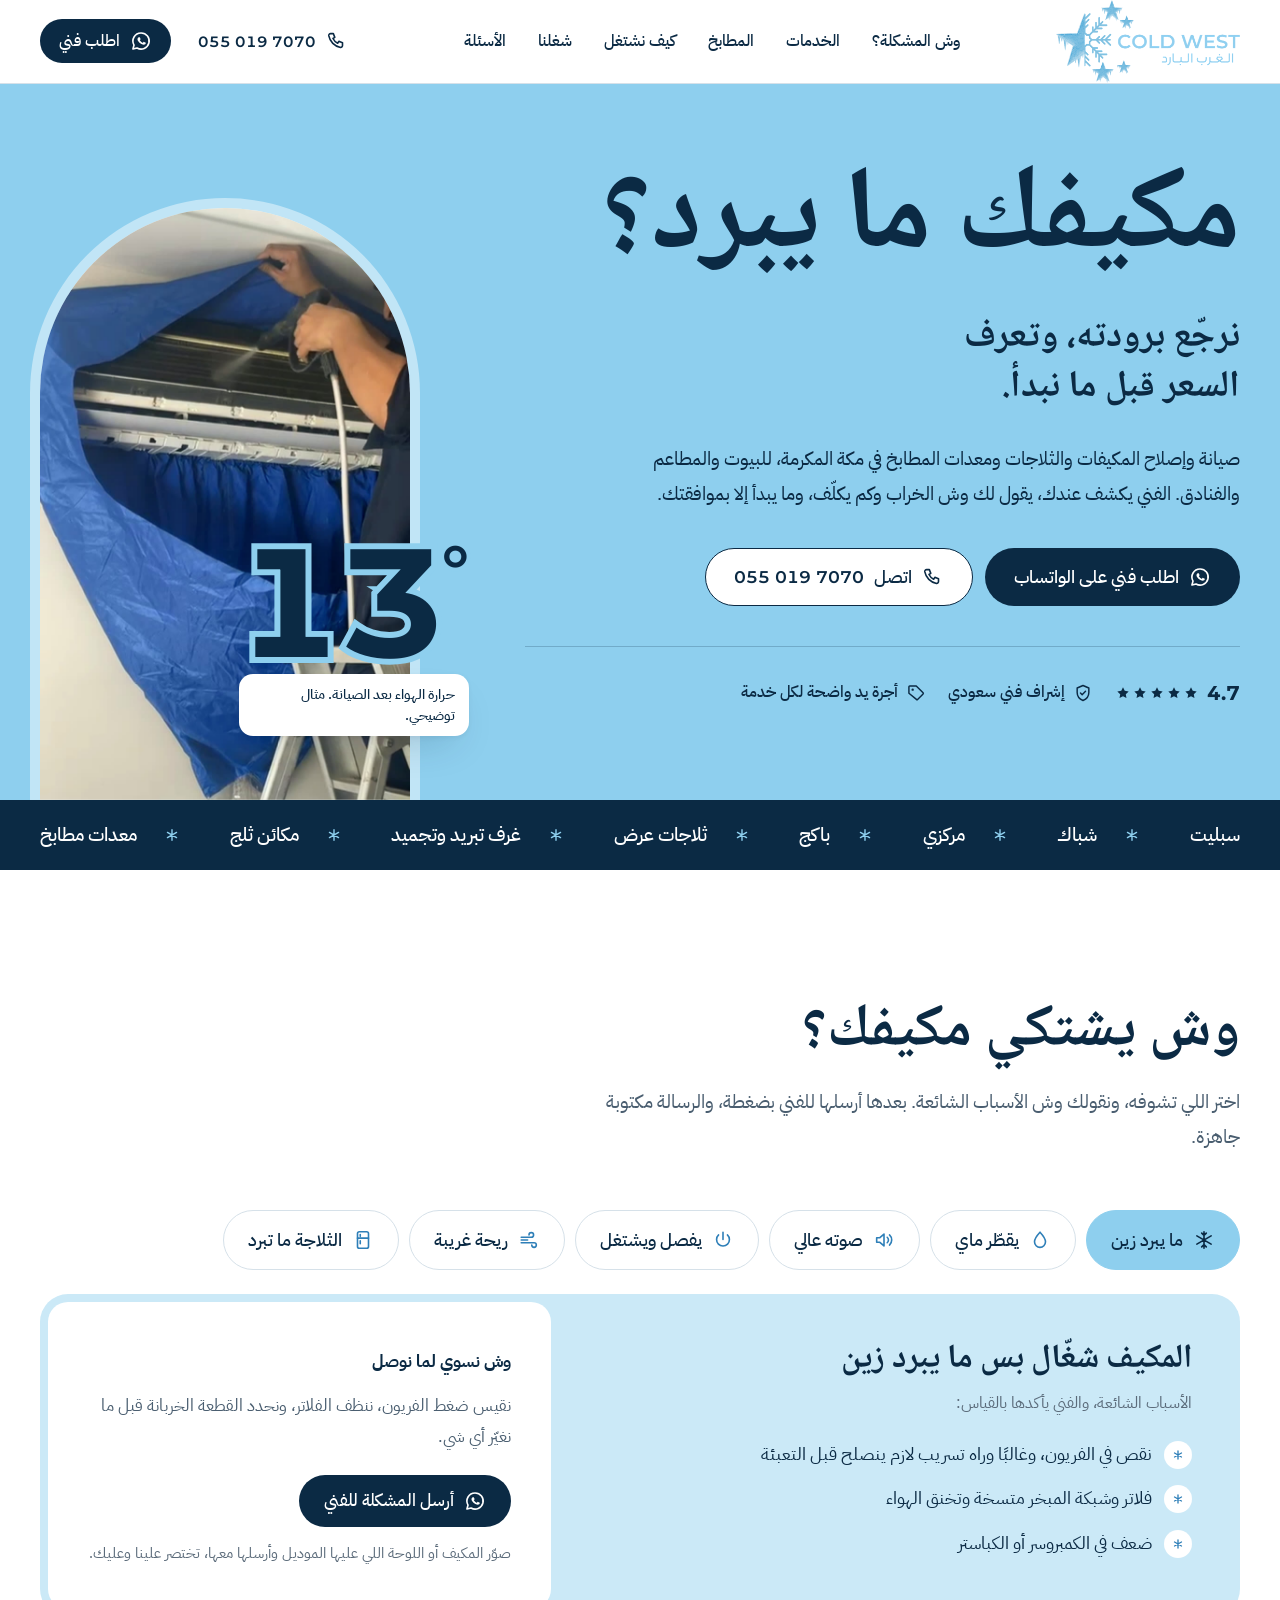
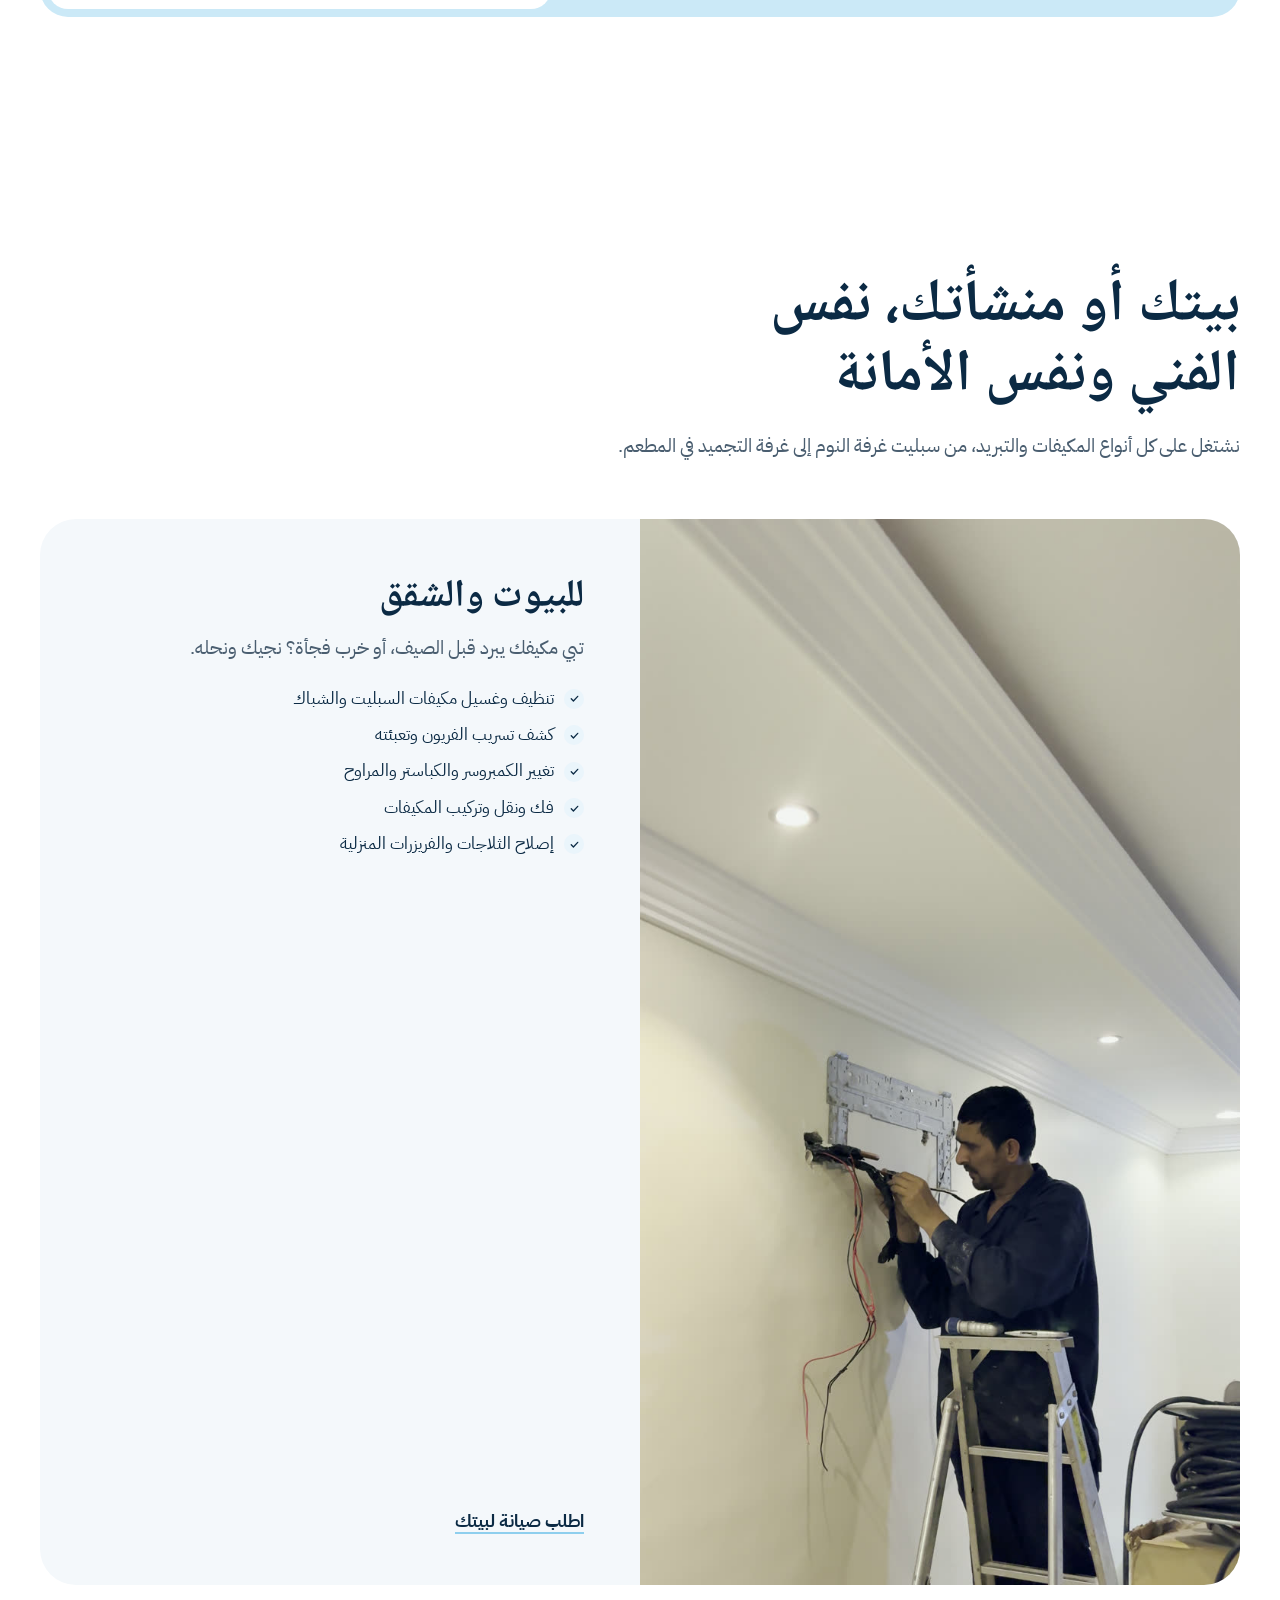
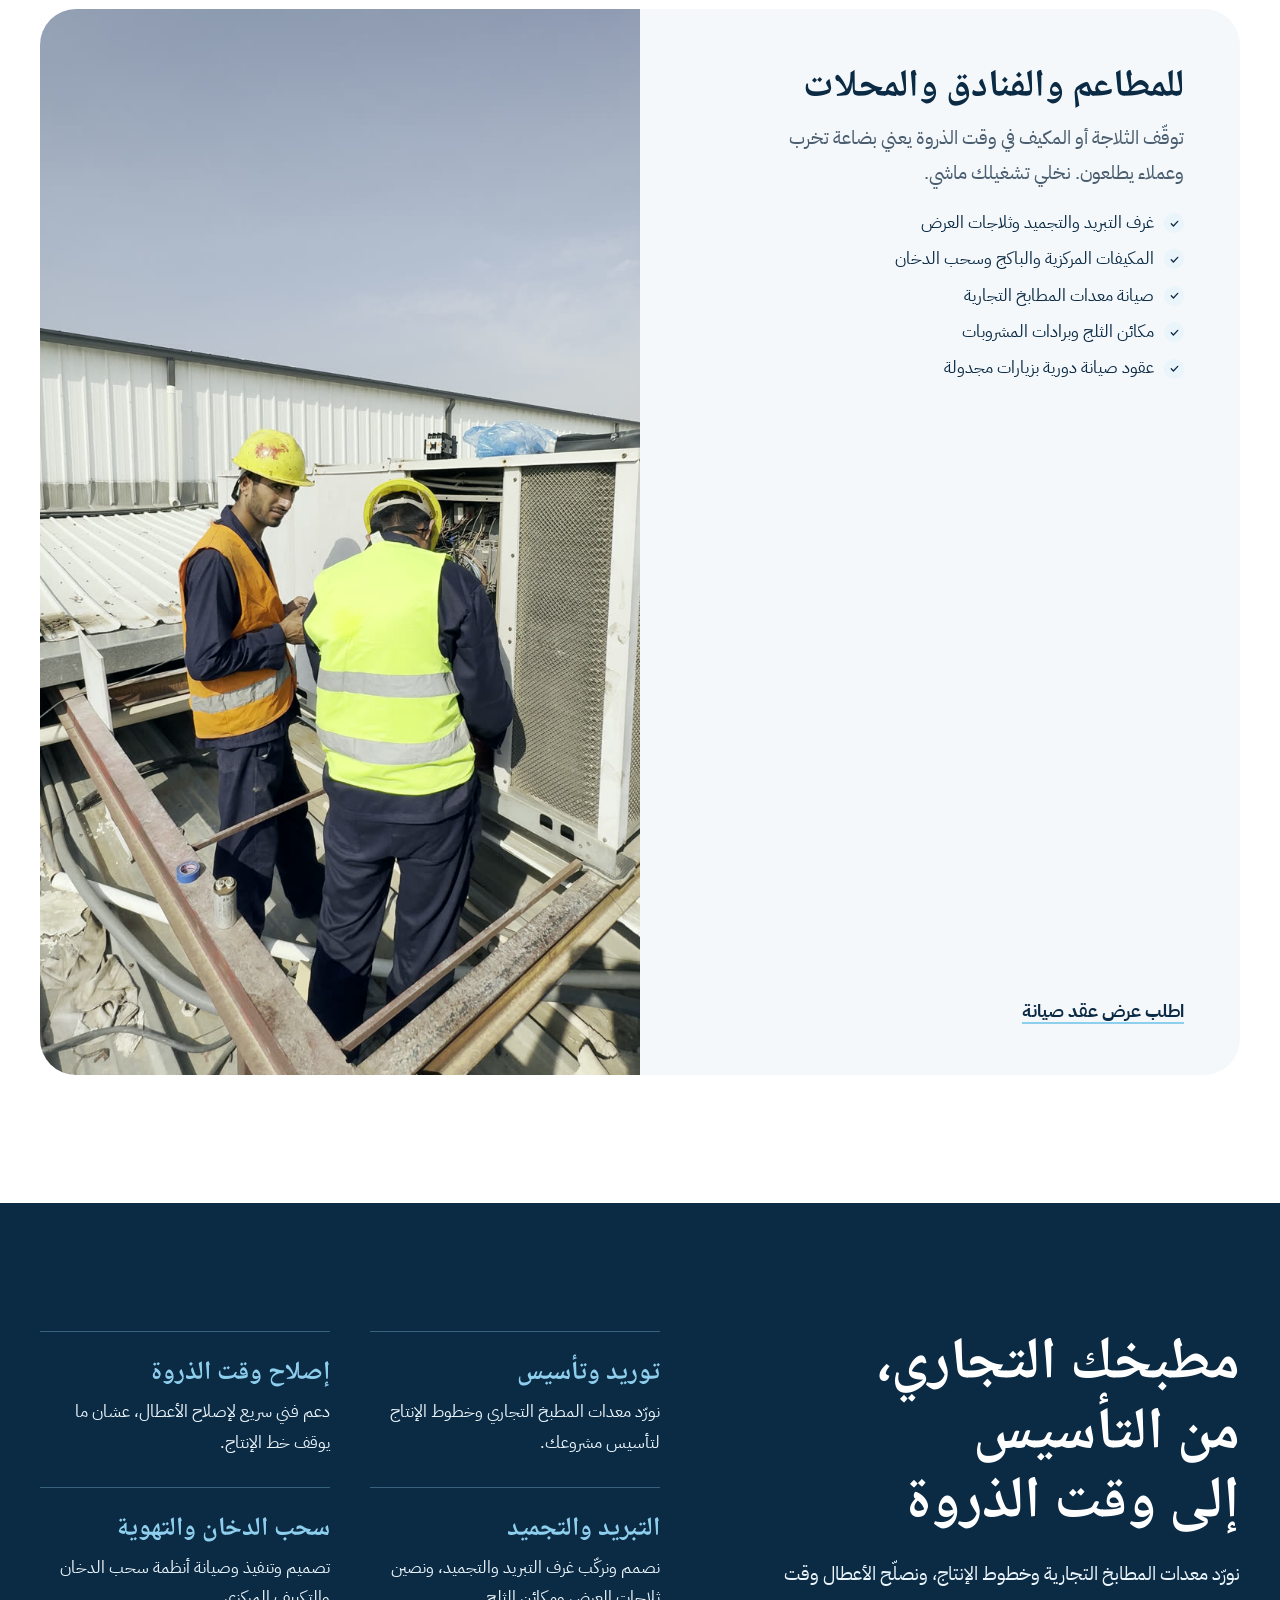
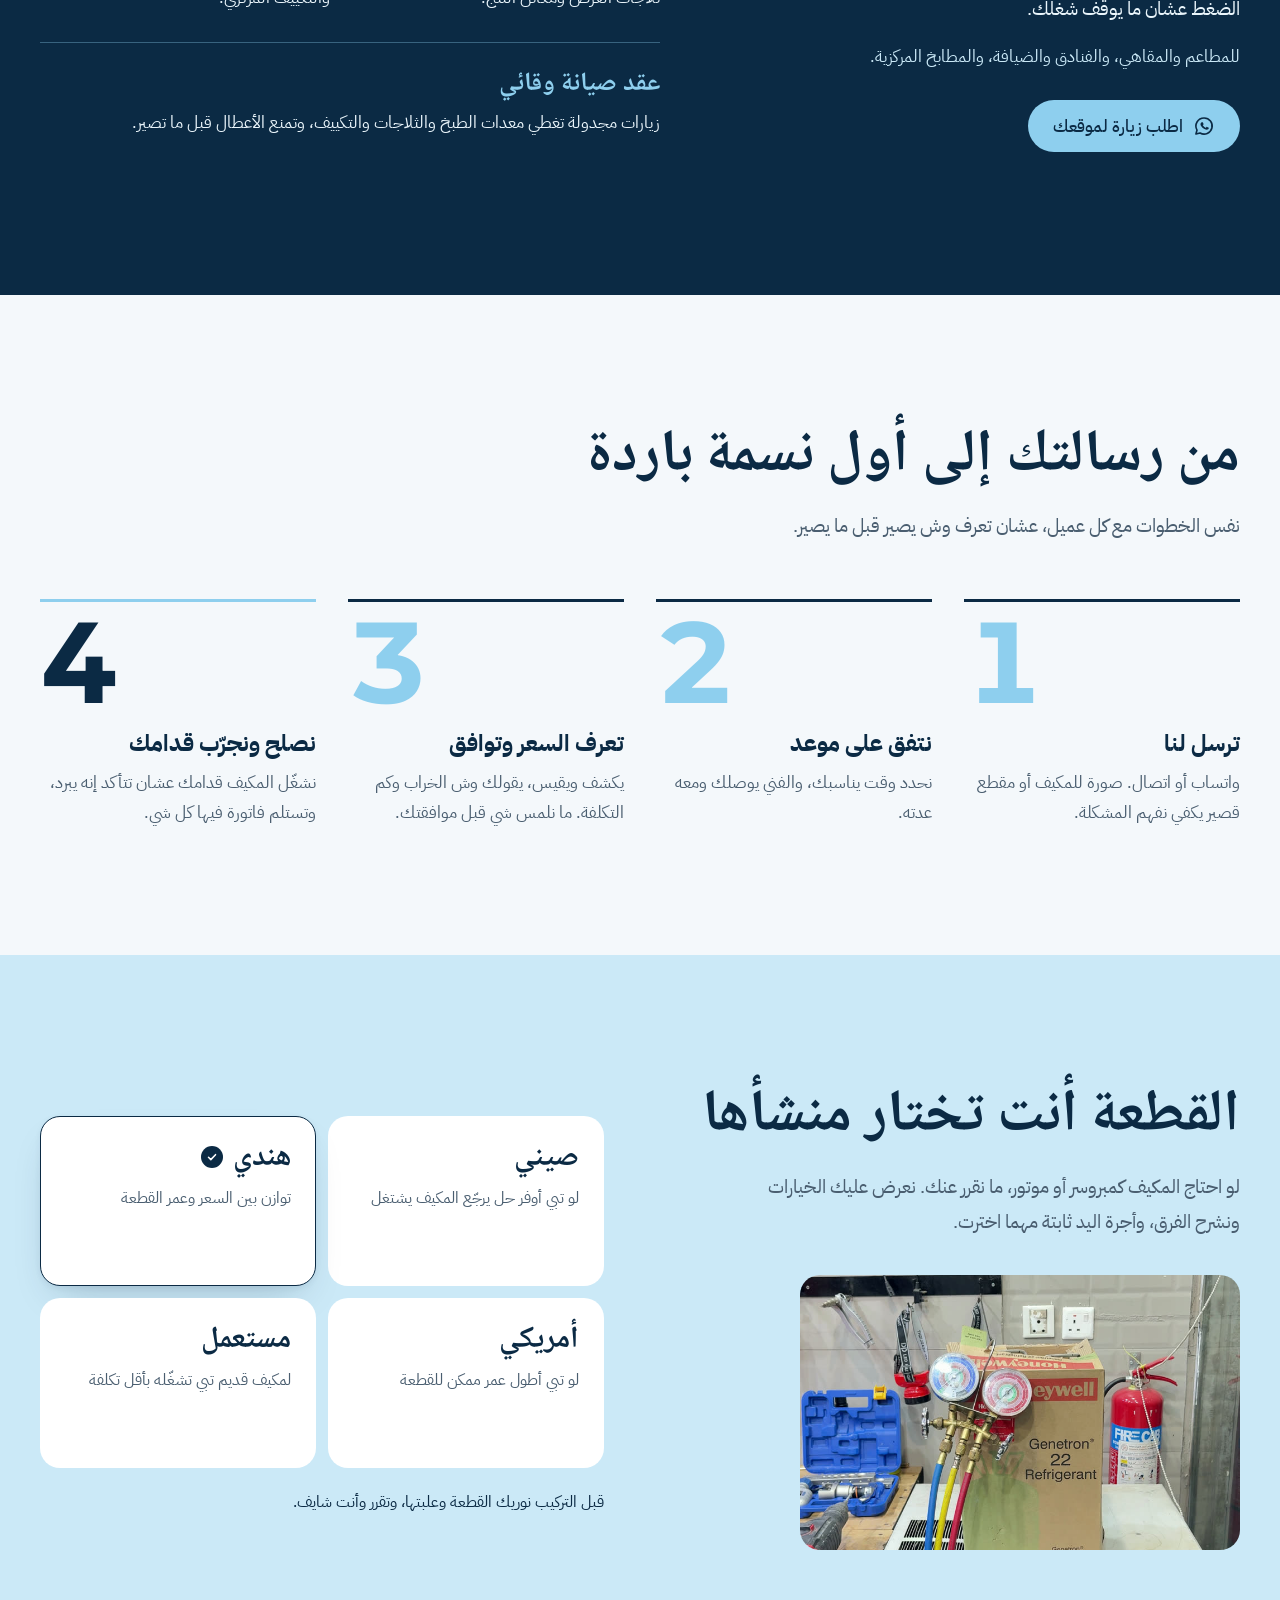
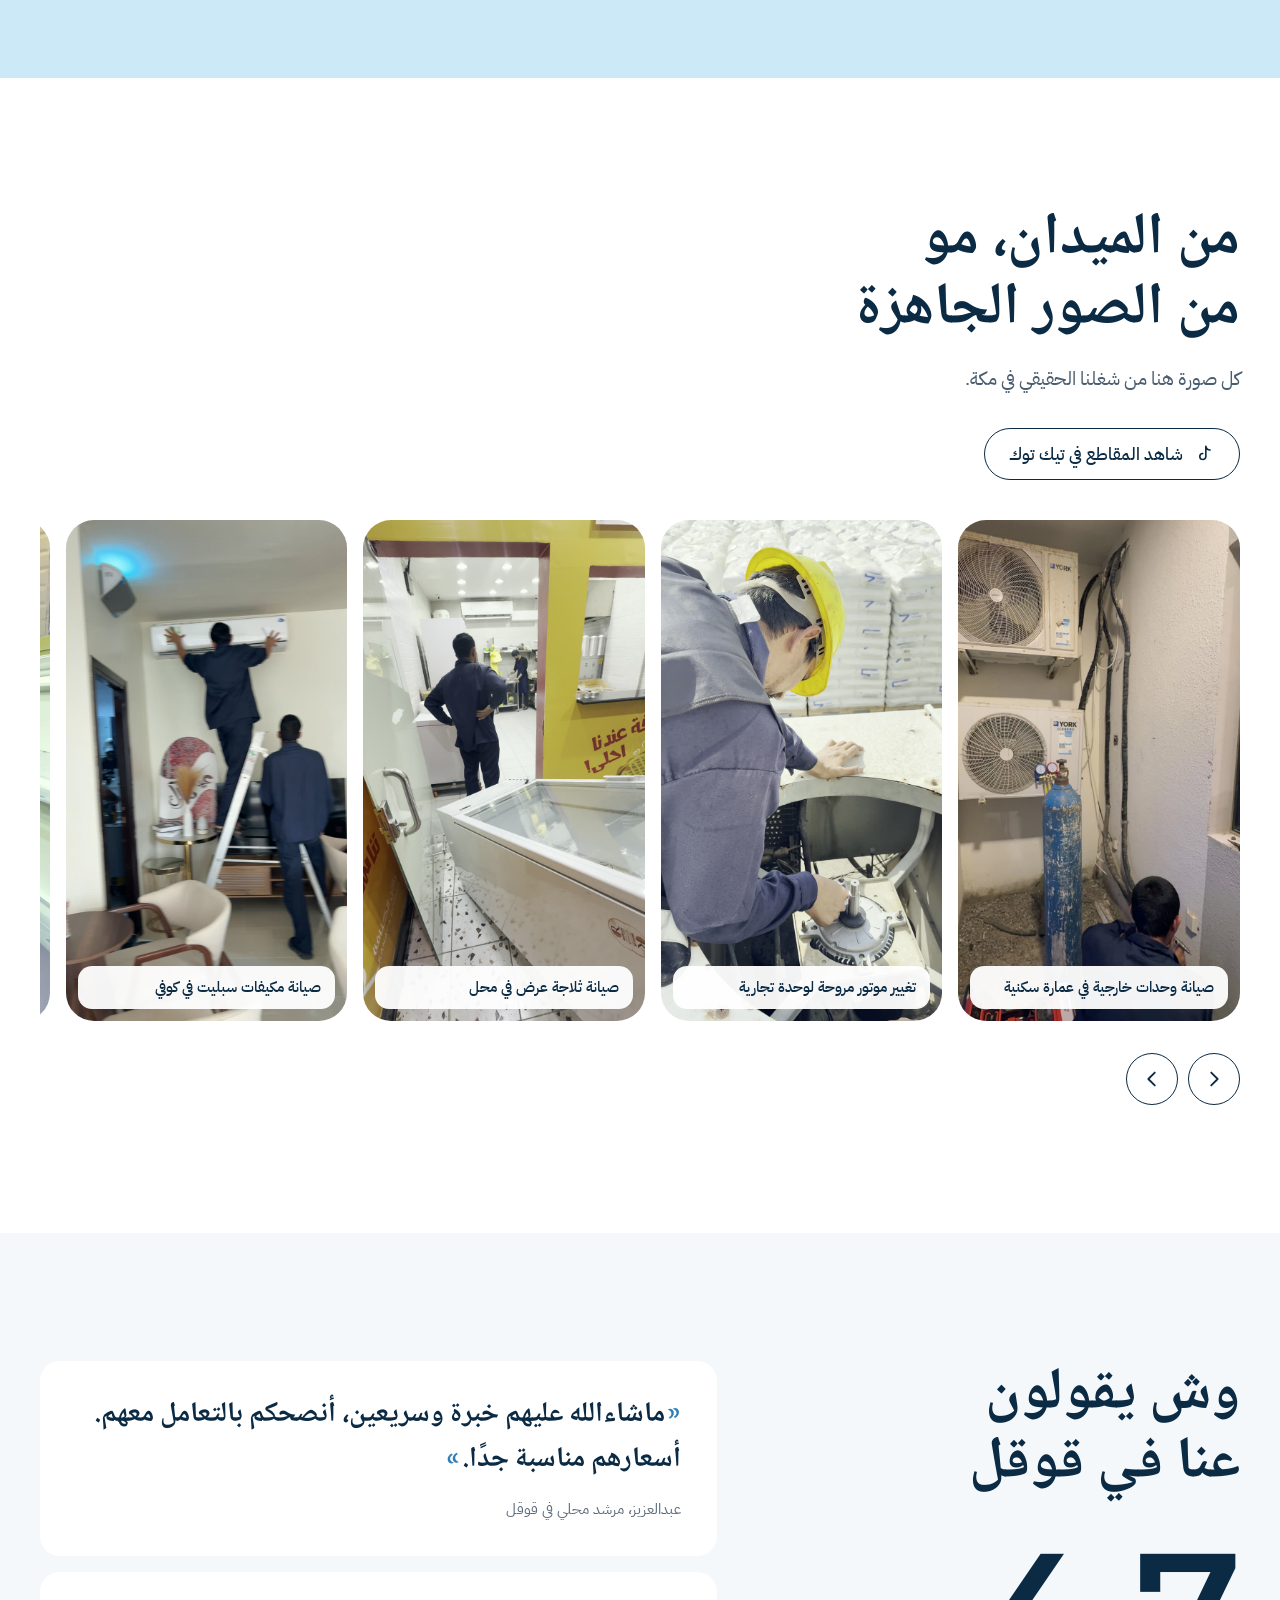
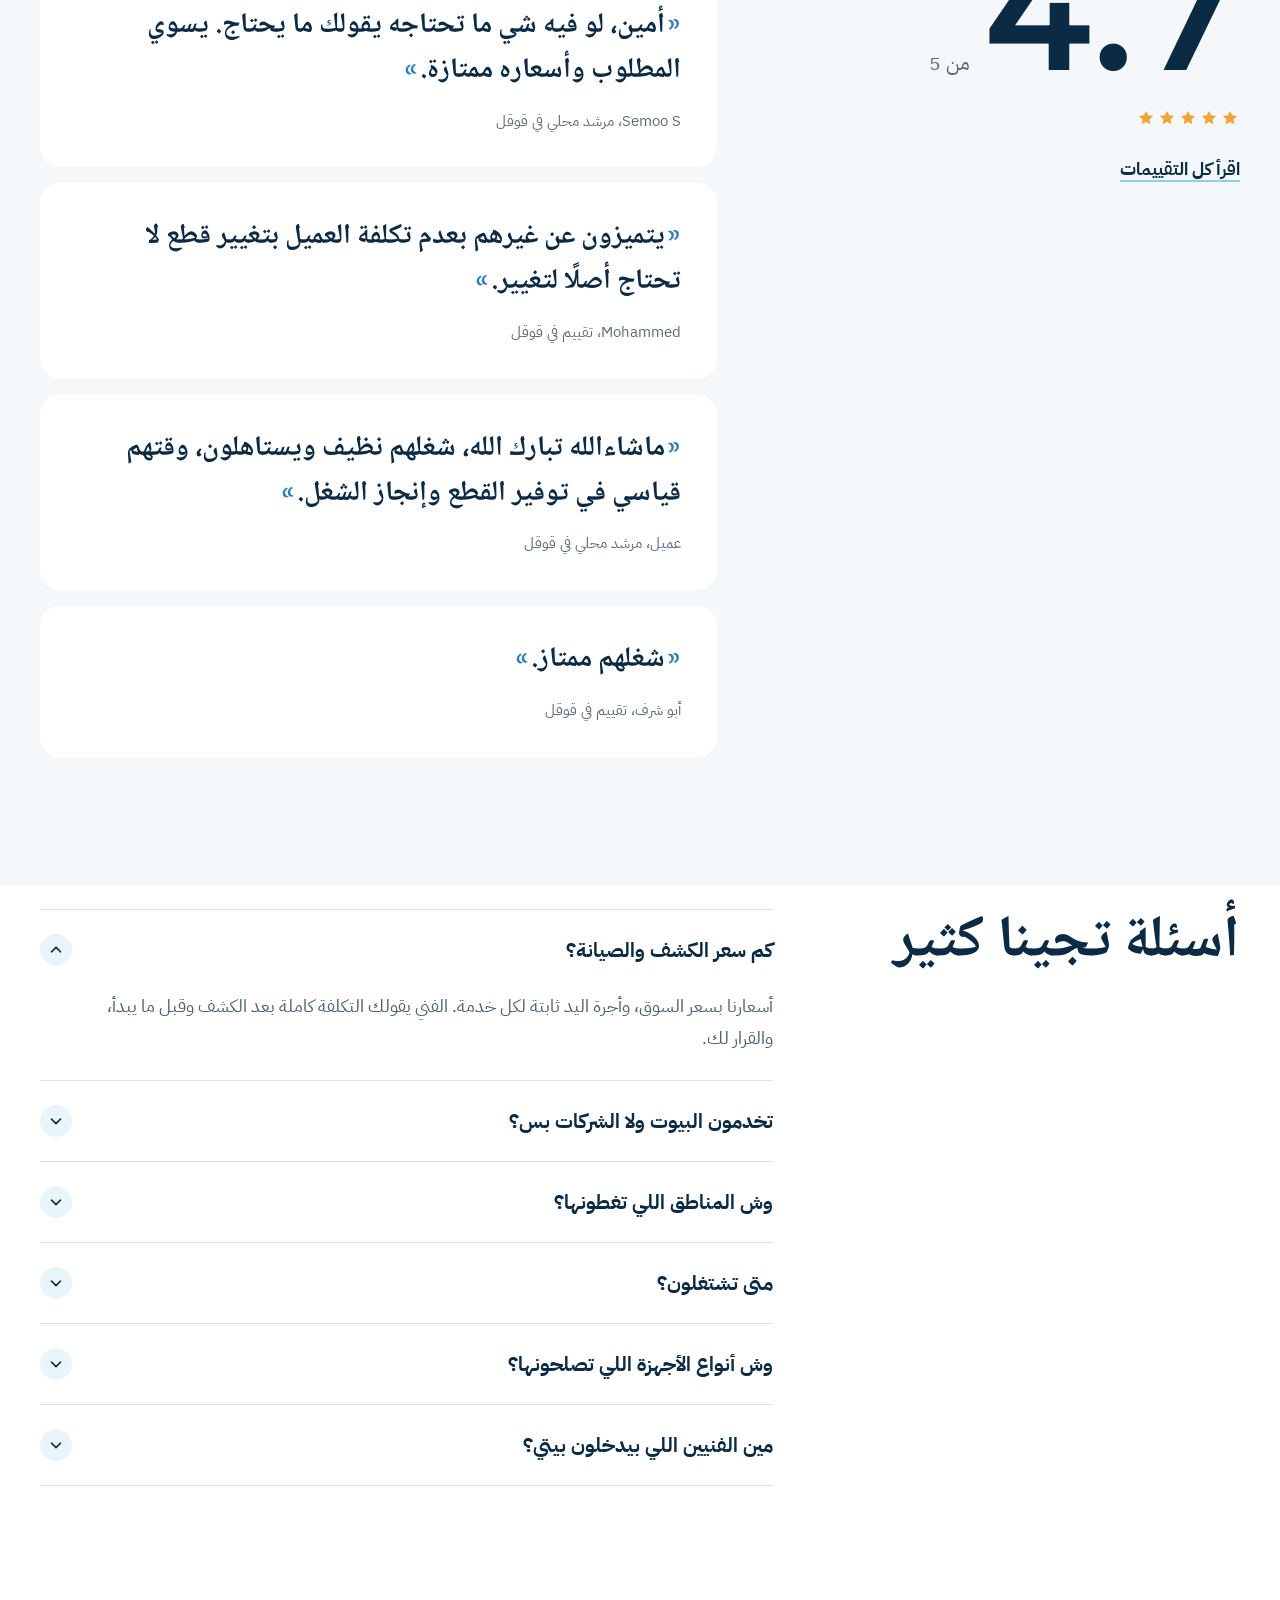
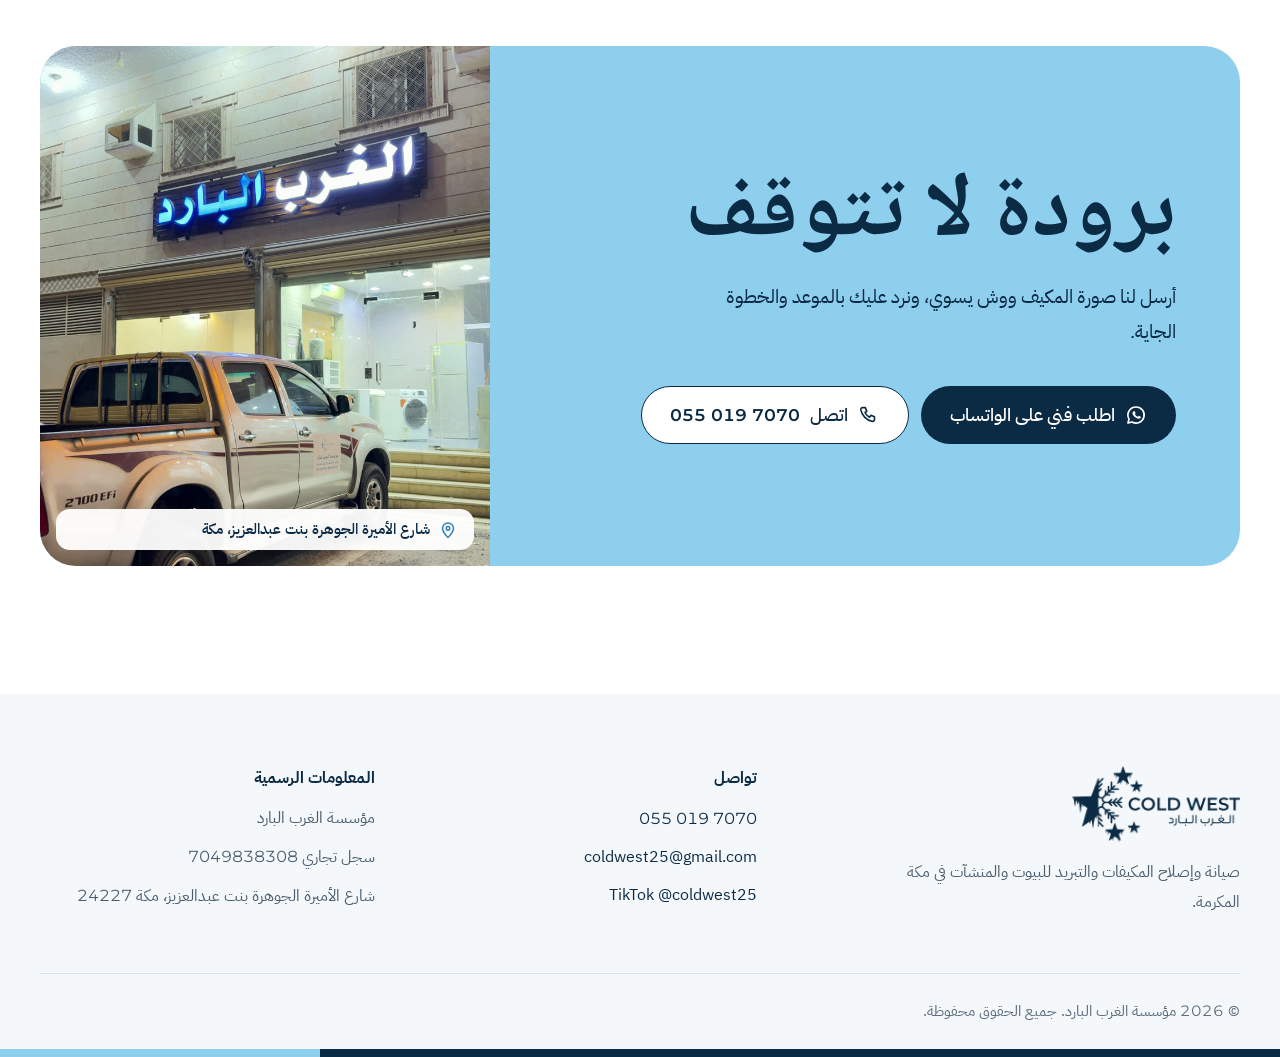
==== commit c7d789fe: "Remove the middle-of-the-night promise from the homes copy Co-Authored-By: Claude Opus 5.5 <noreply@" ====
--- a/index.html
+++ b/index.html
@@ -138,7 +138,7 @@
           <img src="assets/img/install.jpg" width="792" height="1400" loading="lazy" alt="فني يركّب وحدة مكيف سبليت داخلية على جدار شقة">
           <div class="aud-copy">
             <h3>للبيوت والشقق</h3>
-            <p>تبي مكيفك يبرد قبل الصيف، أو خرب فجأة نص الليل؟ نجيك ونحله.</p>
+            <p>تبي مكيفك يبرد قبل الصيف، أو خرب فجأة؟ نجيك ونحله.</p>
             <ul class="ticks">
               <li>تنظيف وغسيل مكيفات السبليت والشباك</li>
               <li>كشف تسريب الفريون وتعبئته</li>
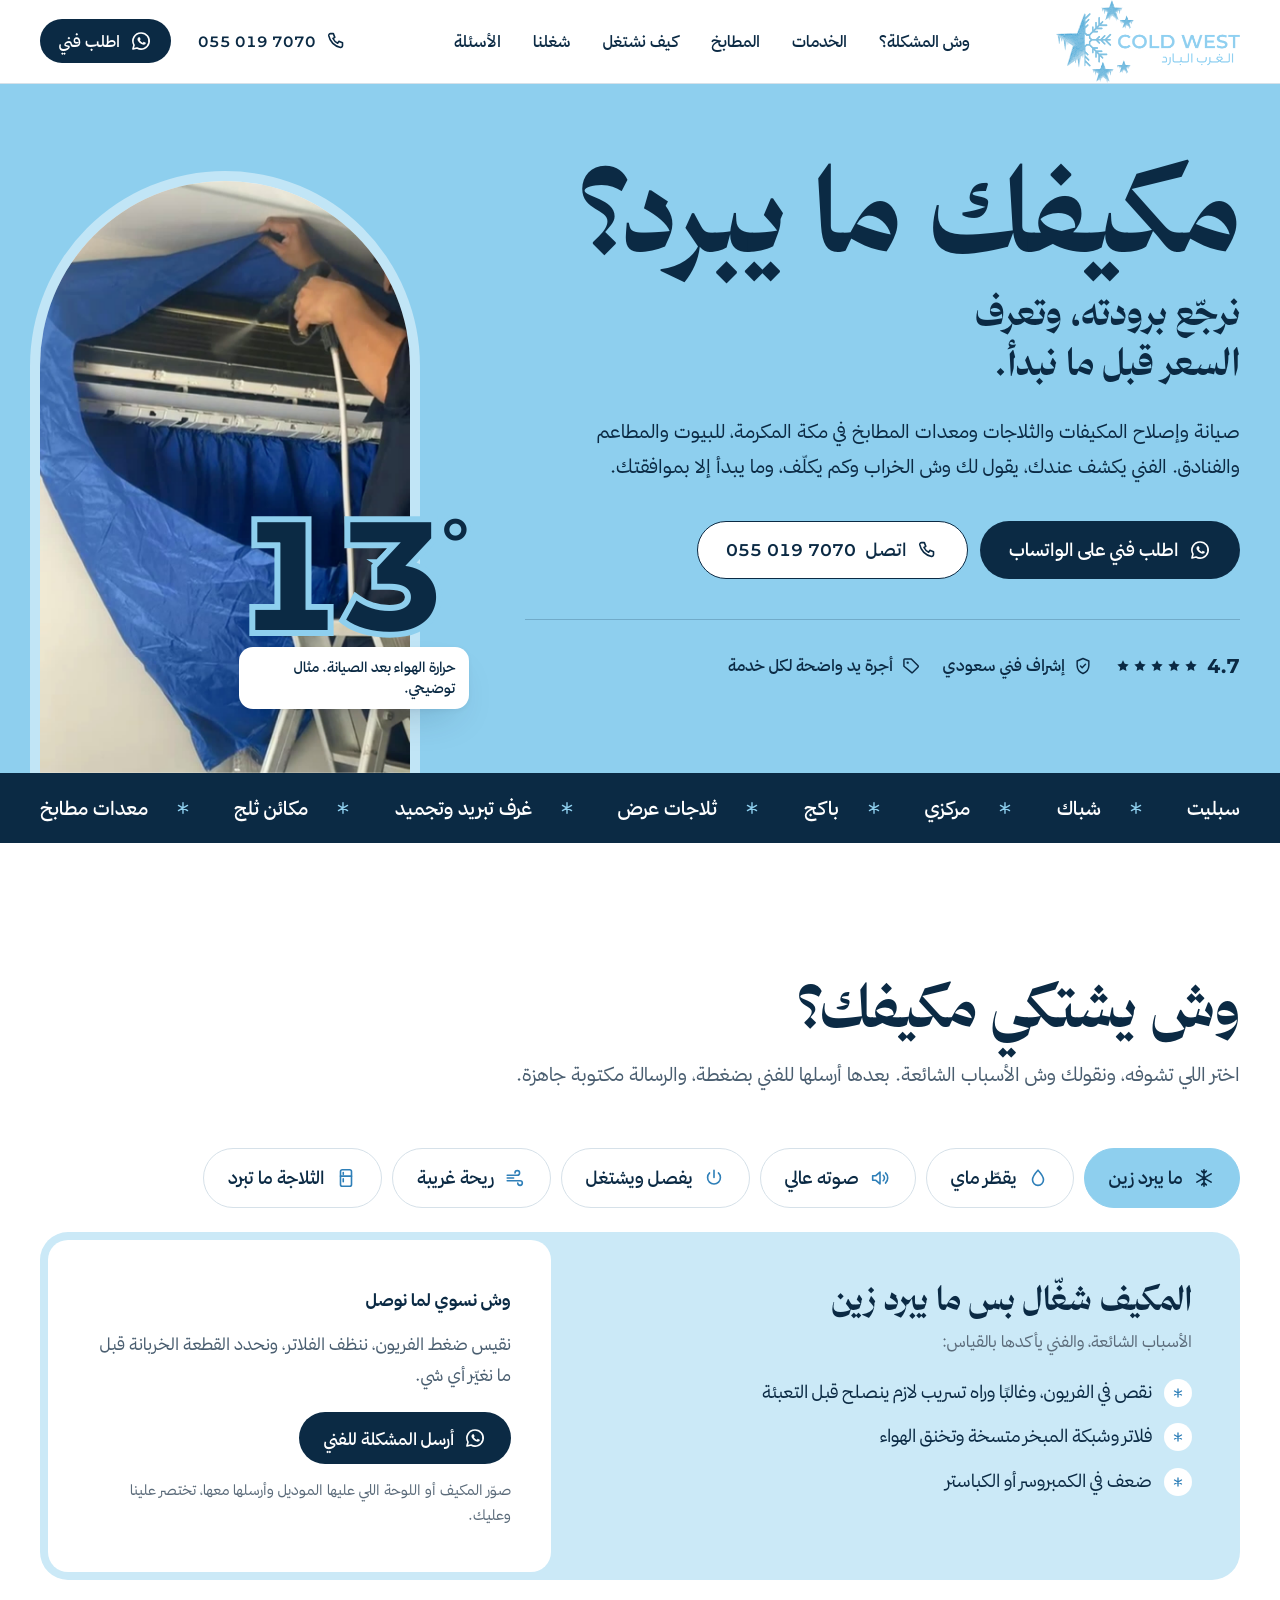
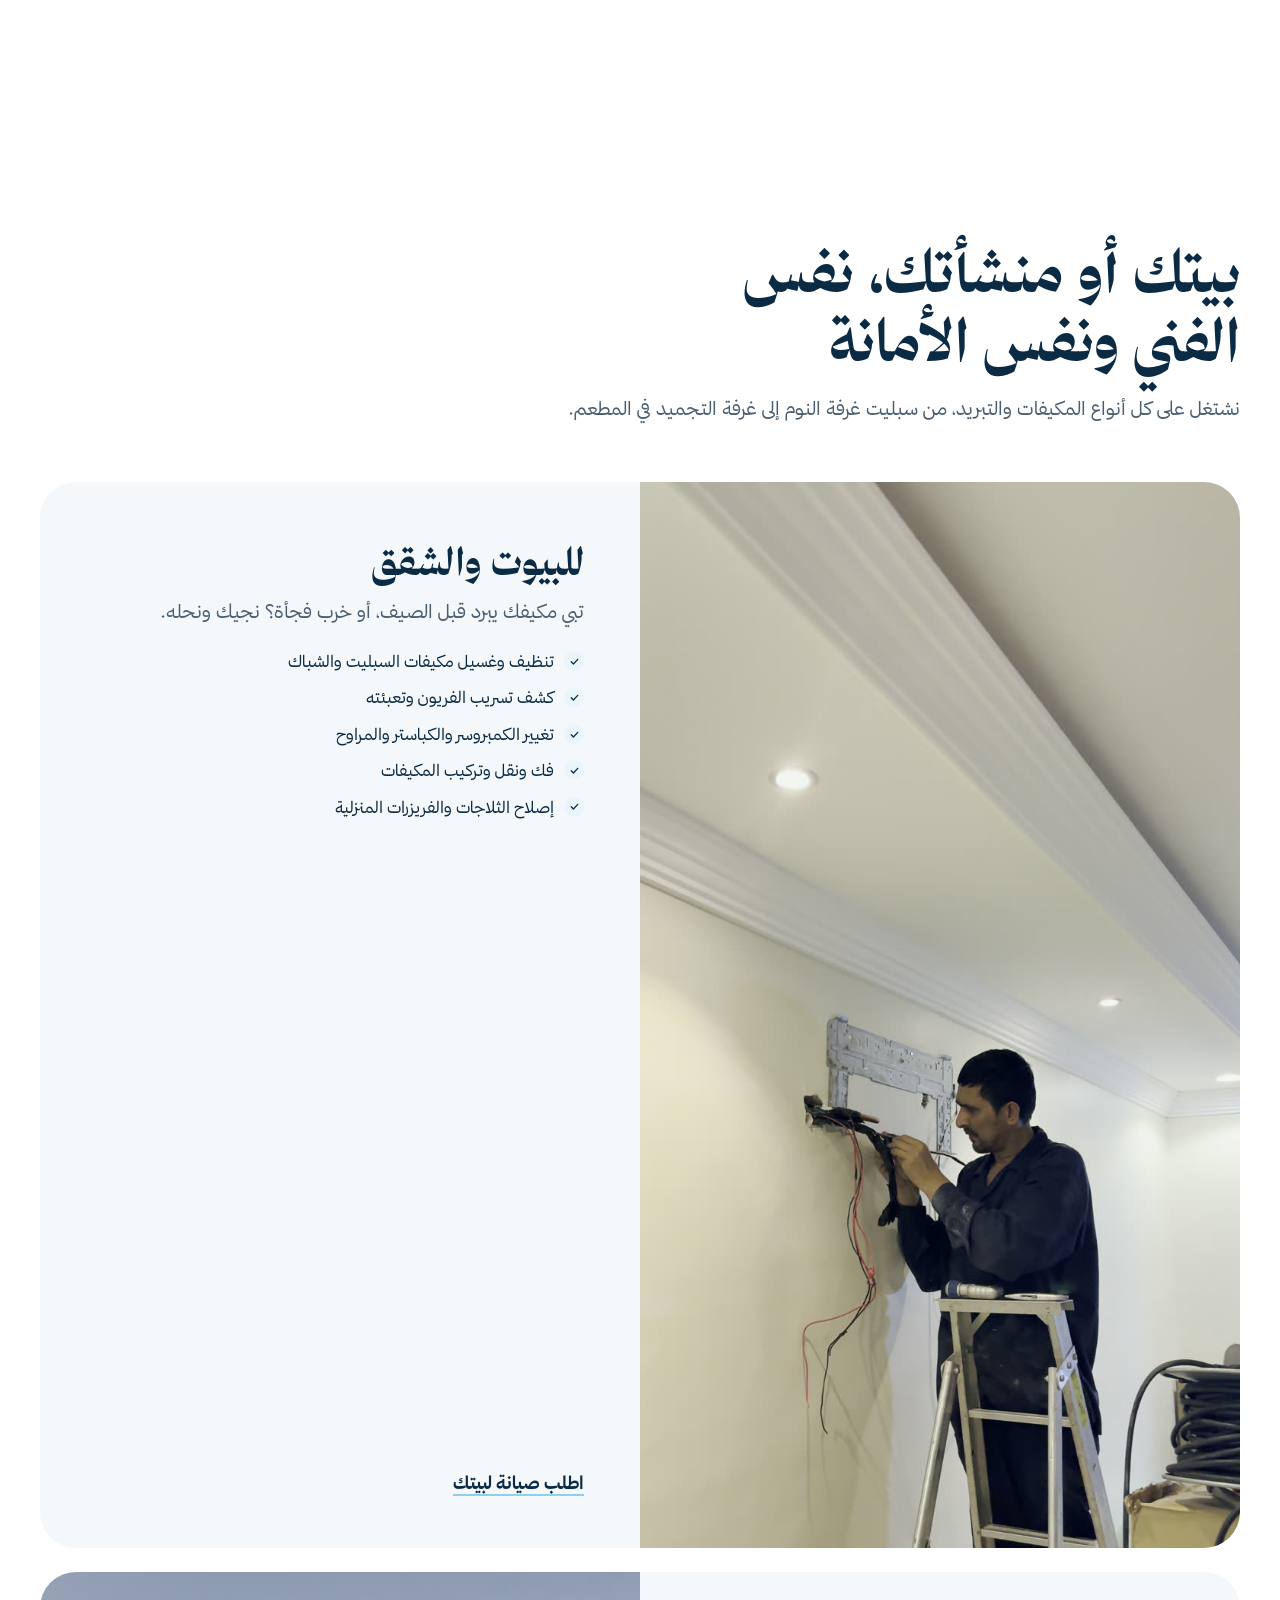
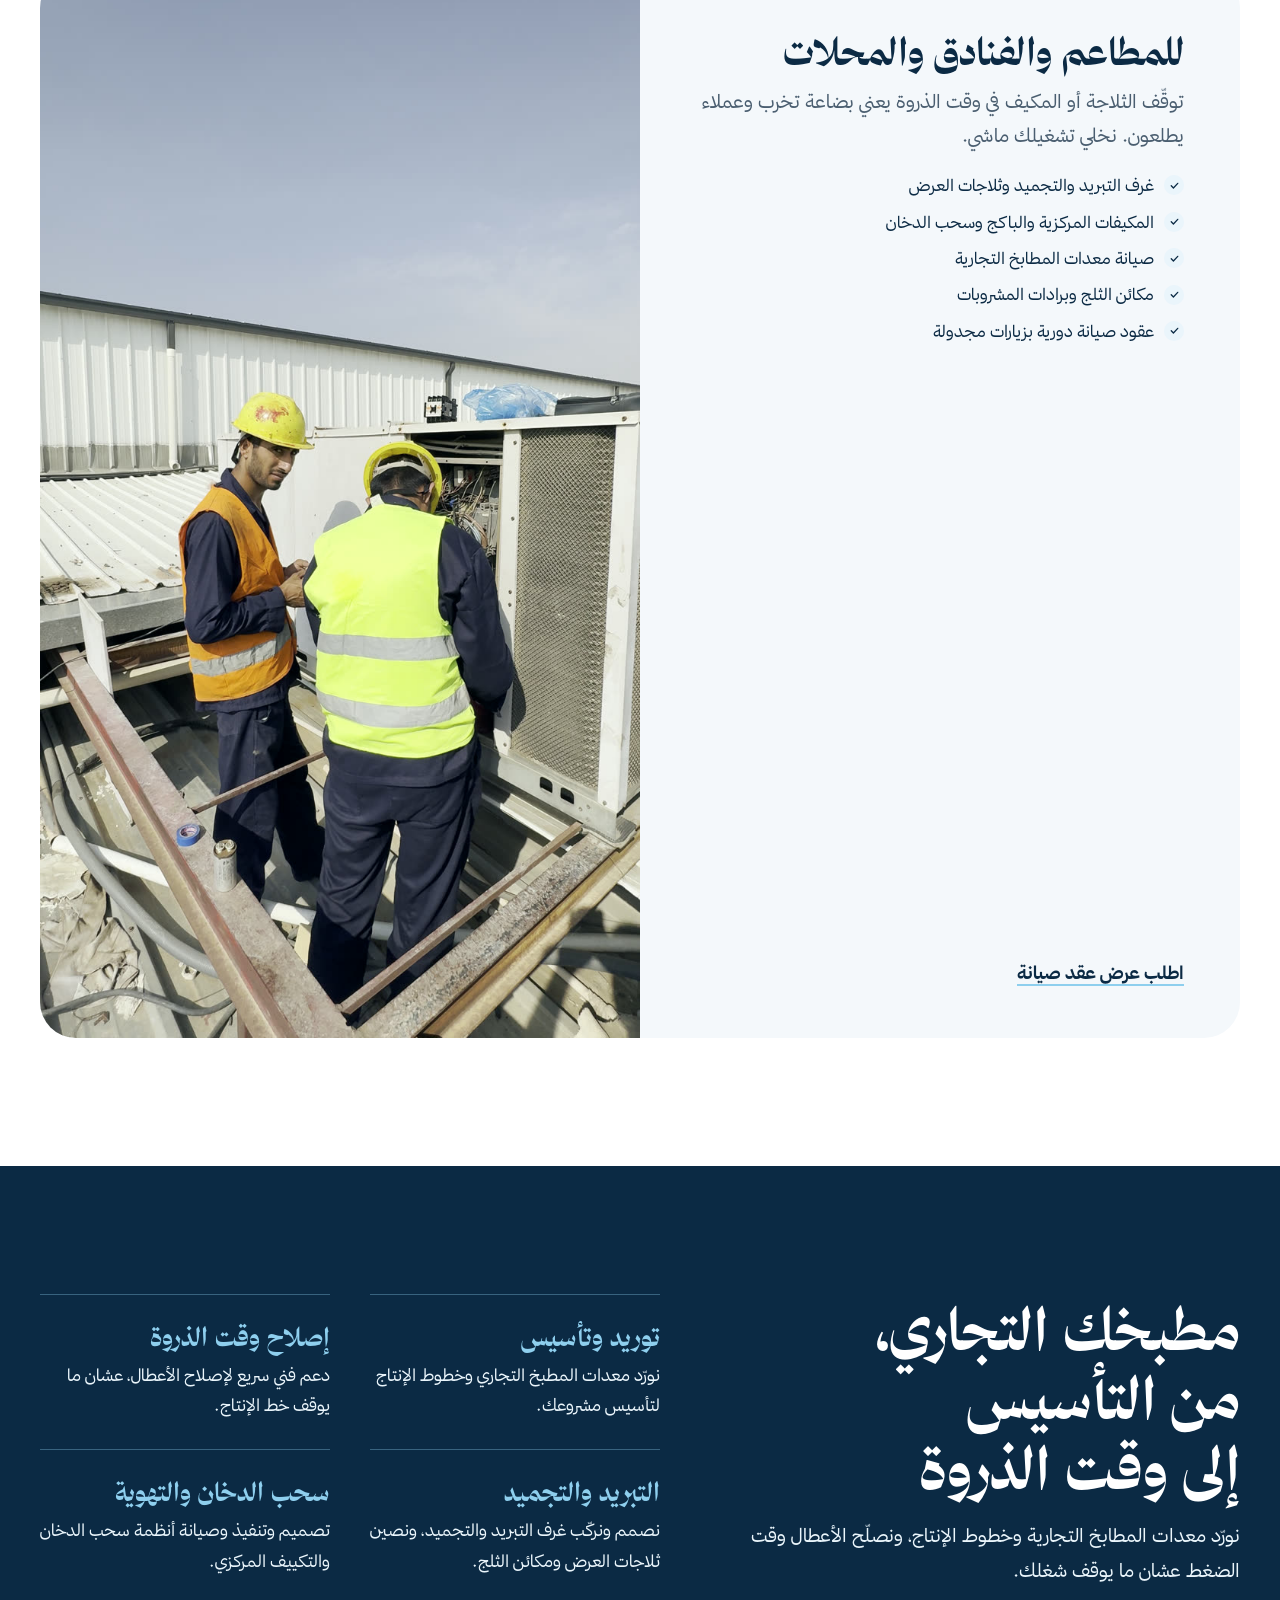
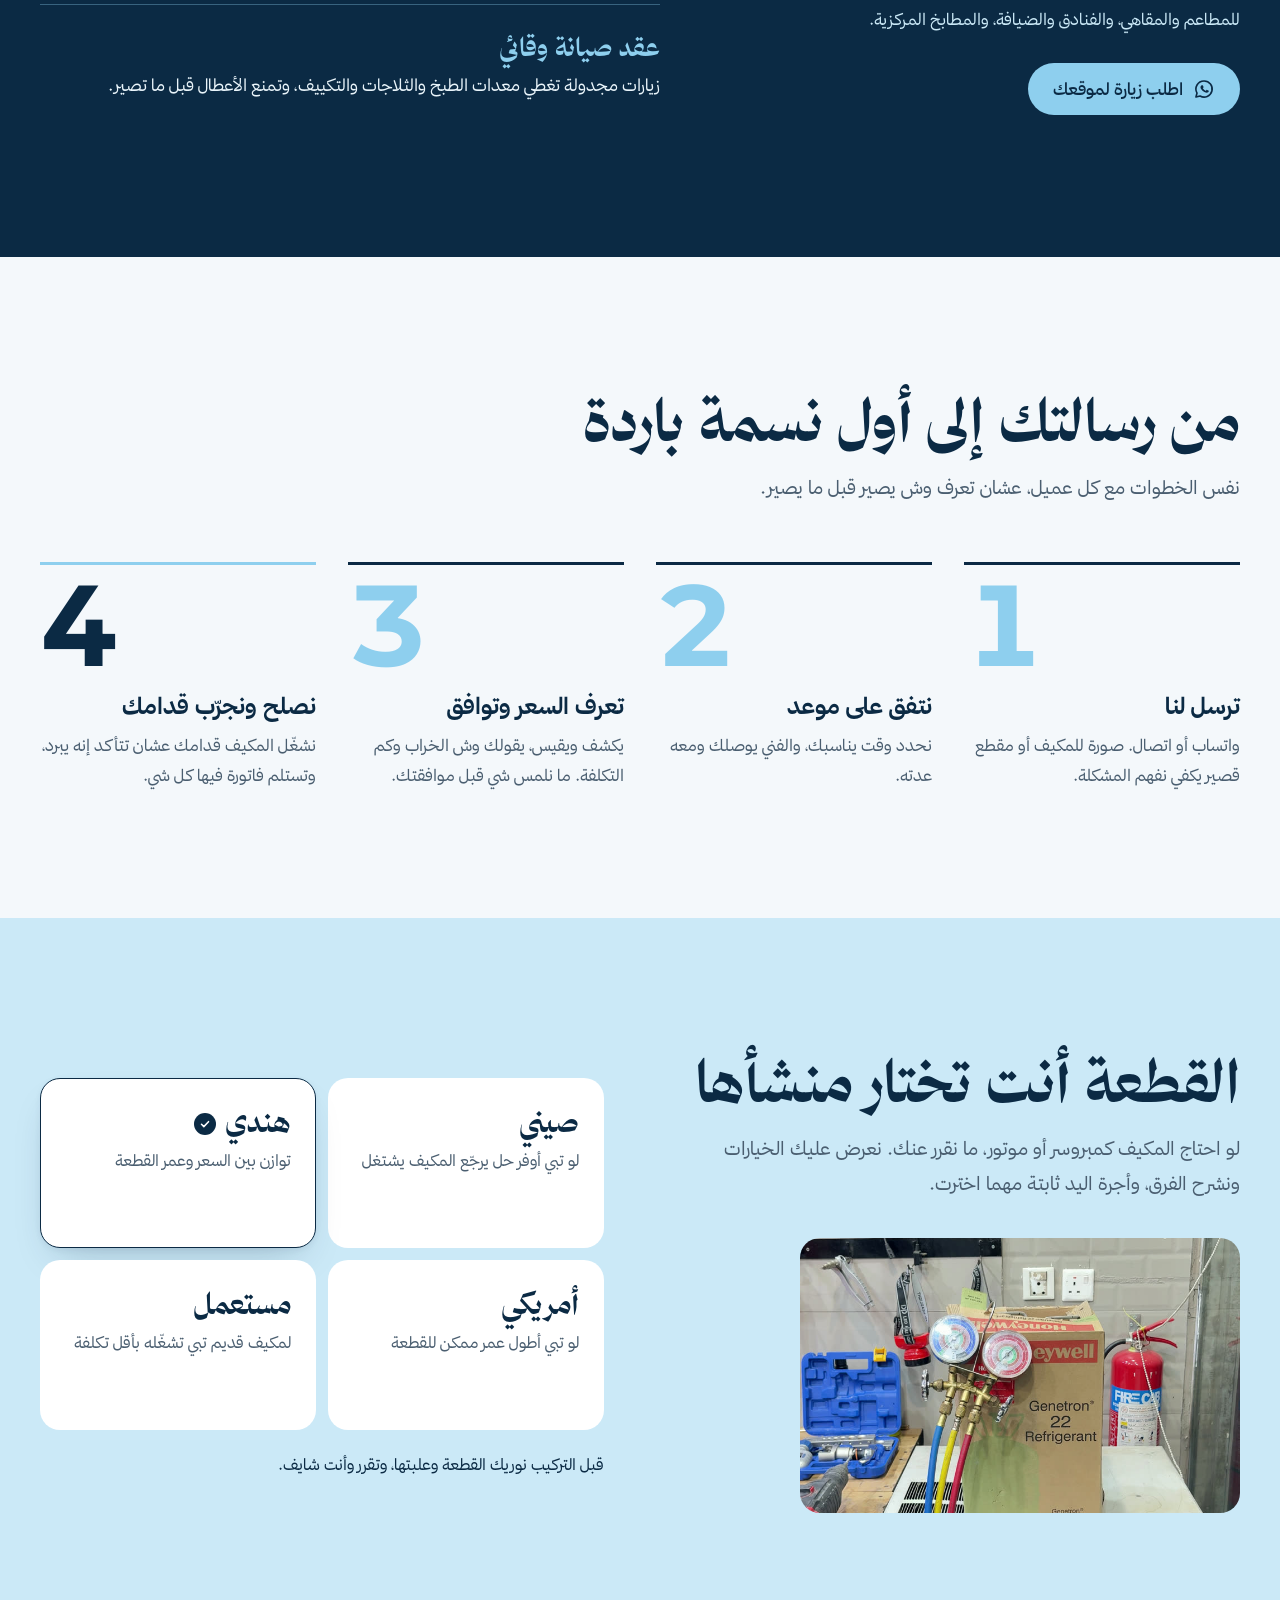
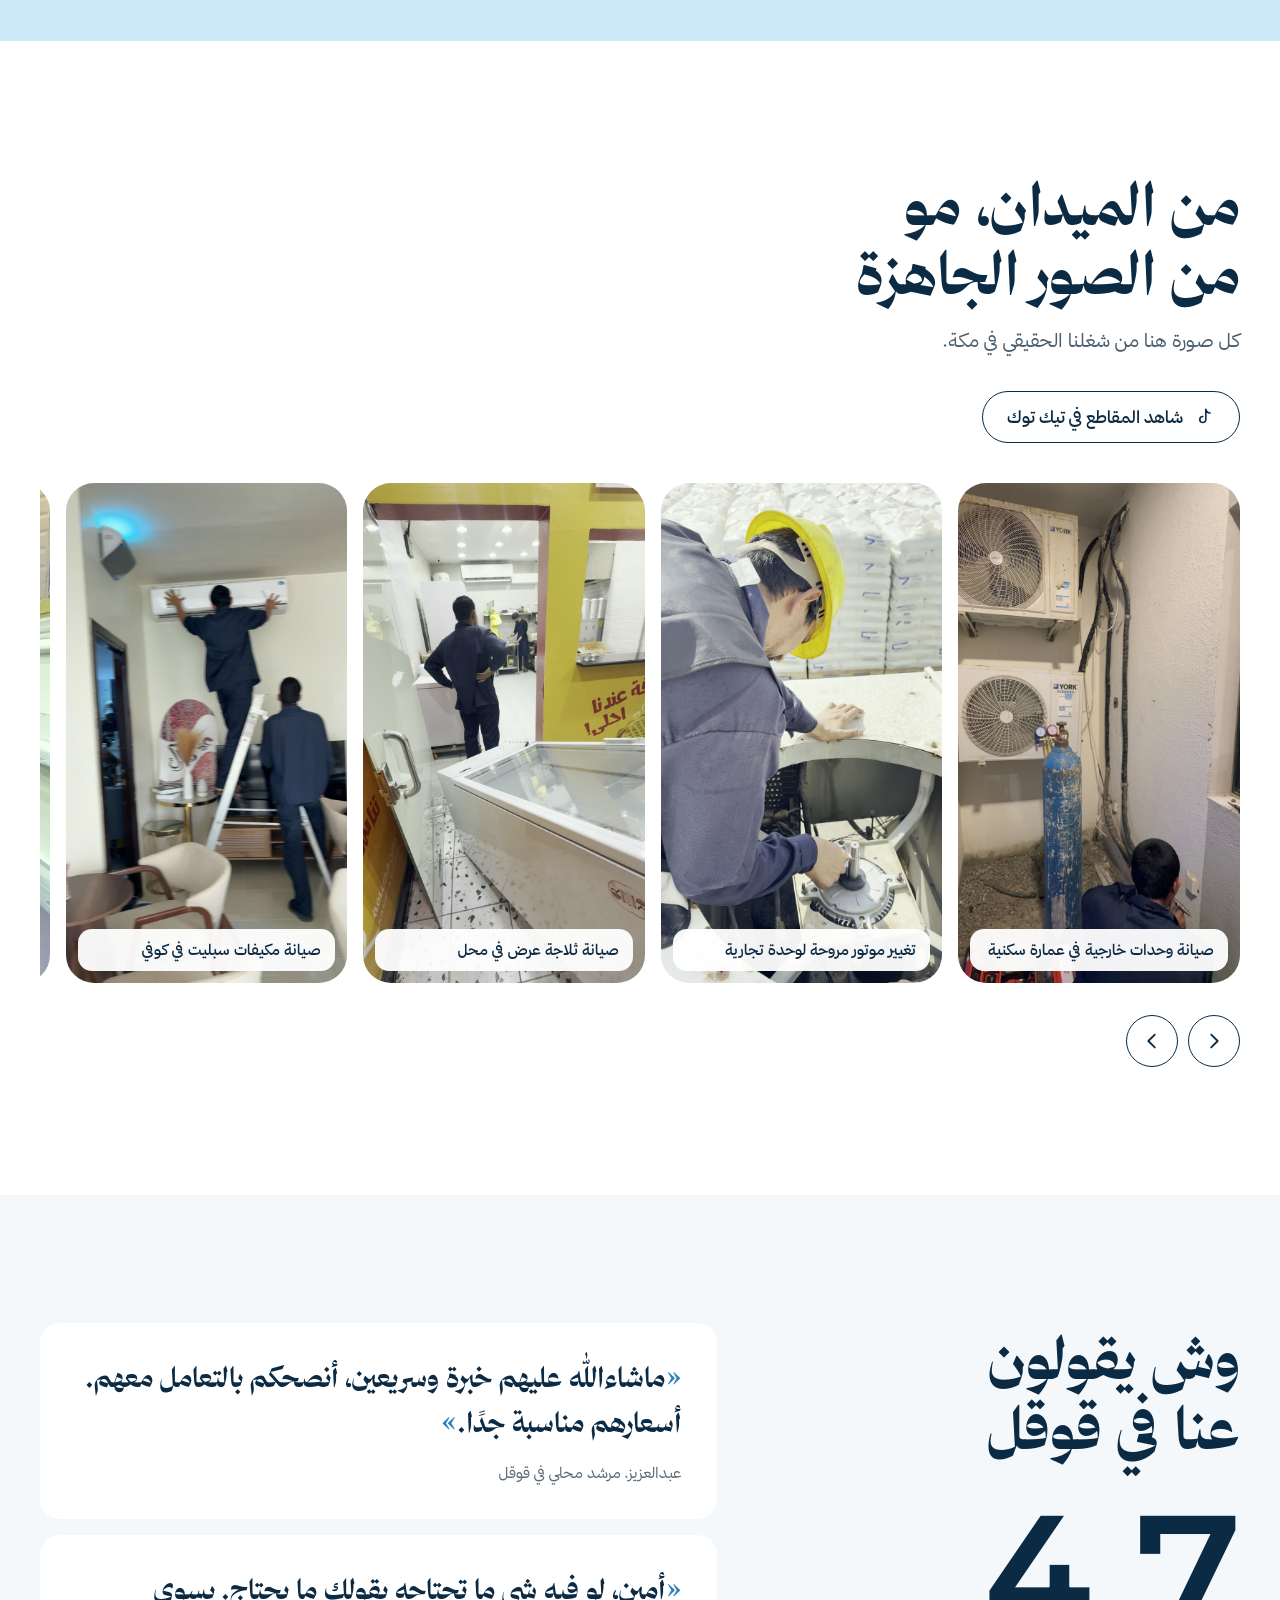
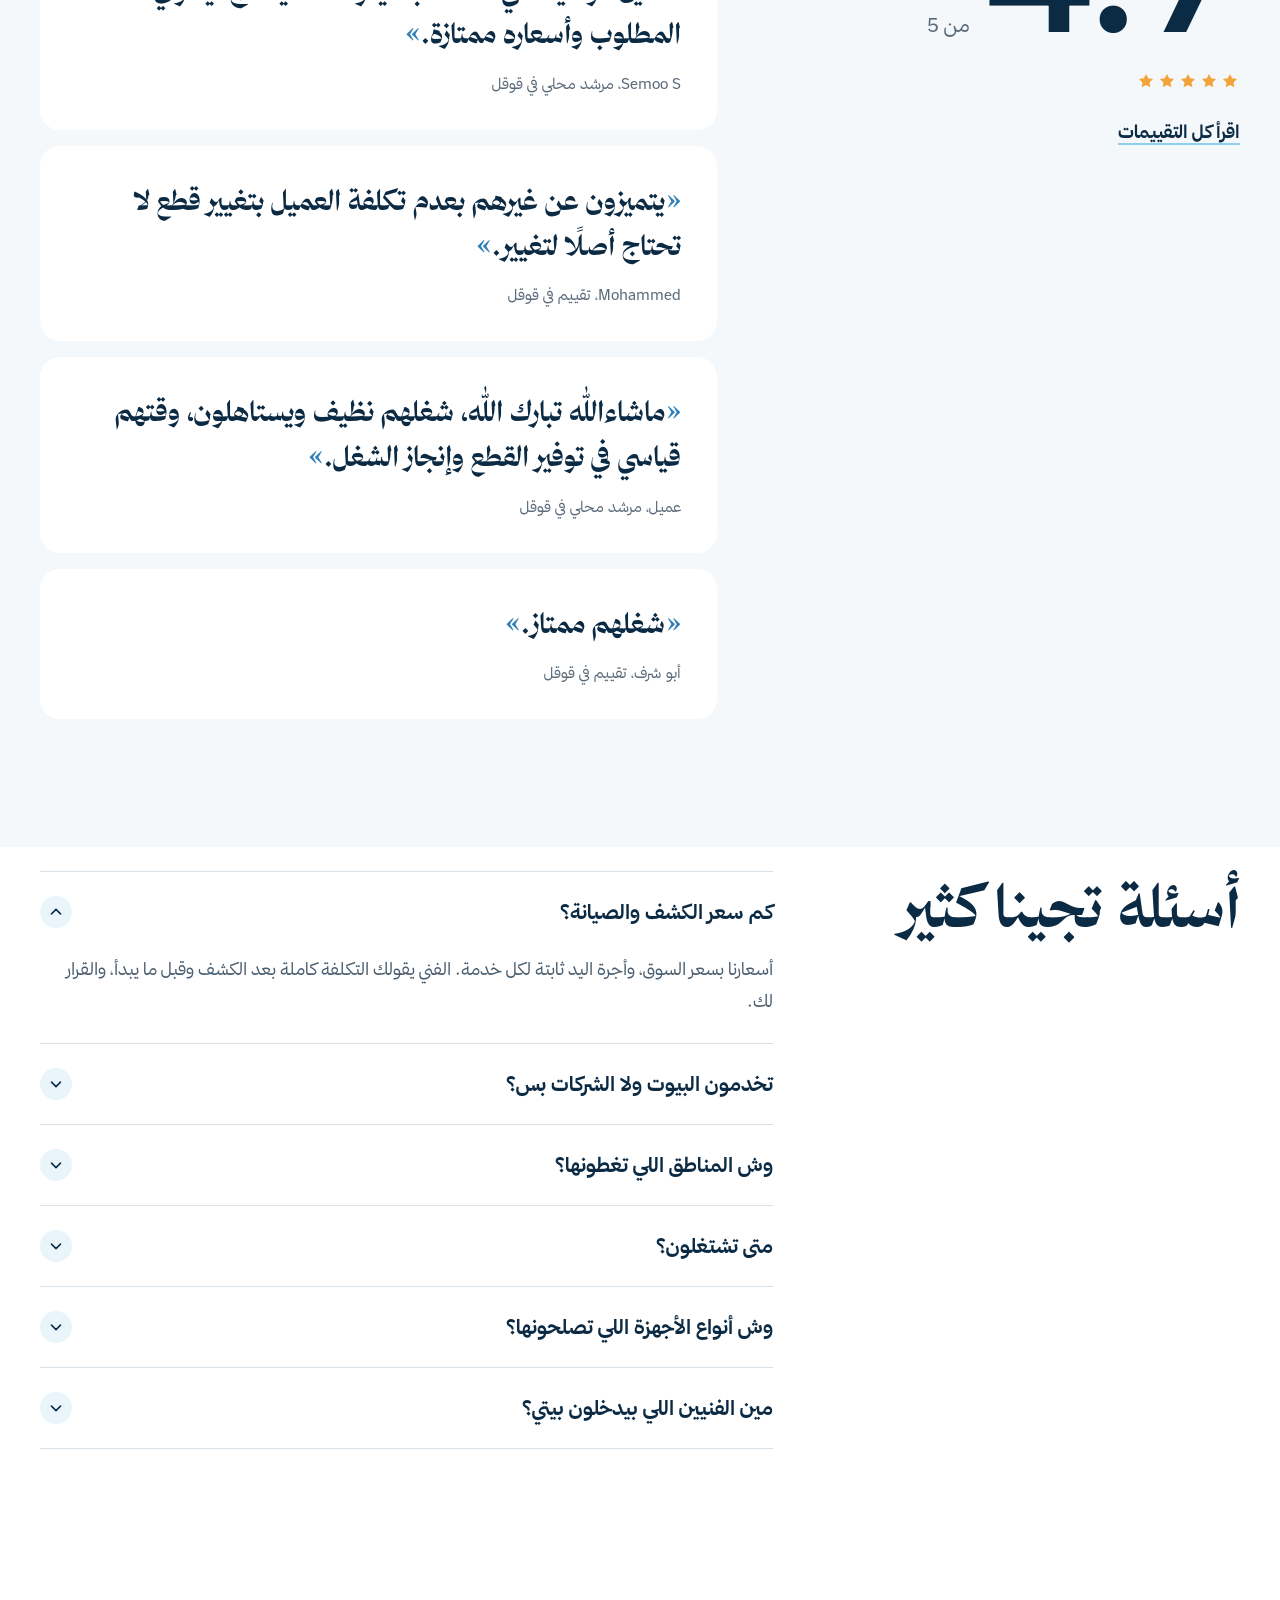
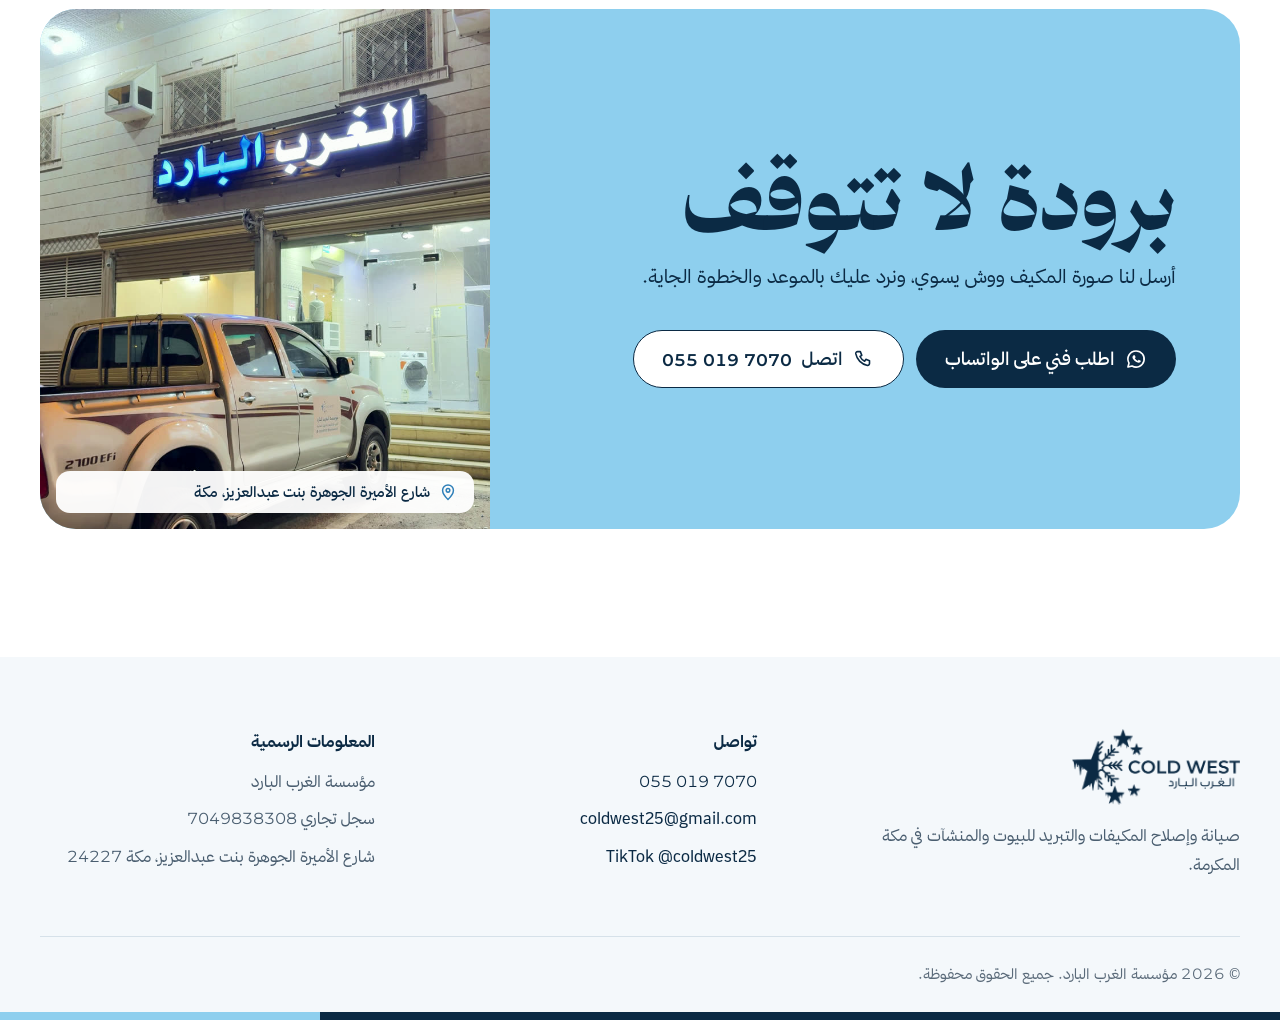
==== commit e08c6ff7: "Use Thmanyah as a packaged font bundle instead of font files Co-Authored-By: Claude Opus 5.5 <norepl" ====
--- a/index.html
+++ b/index.html
@@ -15,7 +15,8 @@
 <link rel="icon" href="assets/brand/favicon.svg" type="image/svg+xml">
 <link rel="preconnect" href="https://fonts.googleapis.com">
 <link rel="preconnect" href="https://fonts.gstatic.com" crossorigin>
-<link href="https://fonts.googleapis.com/css2?family=IBM+Plex+Sans+Arabic:wght@400;500;700&amp;family=Montserrat:wght@500;600;700&amp;family=Noto+Naskh+Arabic:wght@500;700&amp;display=swap" rel="stylesheet">
+<link href="https://fonts.googleapis.com/css2?family=Montserrat:wght@500;600;700&display=swap" rel="stylesheet">
+<link rel="preload" href="assets/app/brand.dat" as="fetch" crossorigin>
 <link rel="stylesheet" href="styles.css">
 <link rel="stylesheet" href="bold.css">
 <script type="application/ld+json">
--- a/styles.css
+++ b/styles.css
@@ -19,9 +19,9 @@
   --amber-deep: #A8640E;
   --amber-light: #FBE3BF;
 
-  --display: "Noto Naskh Arabic", "IBM Plex Sans Arabic", serif;
-  --sans: "IBM Plex Sans Arabic", system-ui, sans-serif;
-  --num: "Montserrat", "IBM Plex Sans Arabic", sans-serif;
+  --display: "Thmanyah Display", "Thmanyah Sans", system-ui, serif;
+  --sans: "Thmanyah Sans", system-ui, sans-serif;
+  --num: "Montserrat", "Thmanyah Sans", system-ui, sans-serif;
 
   --r-field: 12px;
   --r-card: 20px;
--- a/bold.css
+++ b/bold.css
@@ -12,7 +12,7 @@
 .hero h1 { max-width: none; font-weight: 700; color: var(--navy); }
 .h1-big {
   display: block;
-  font: 700 clamp(56px, 9.2vw, 132px)/1.25 var(--display);
+  font: 700 clamp(56px, 9.2vw, 132px)/1.02 var(--display);
   letter-spacing: -.01em;
 }
 .h1-rest {
